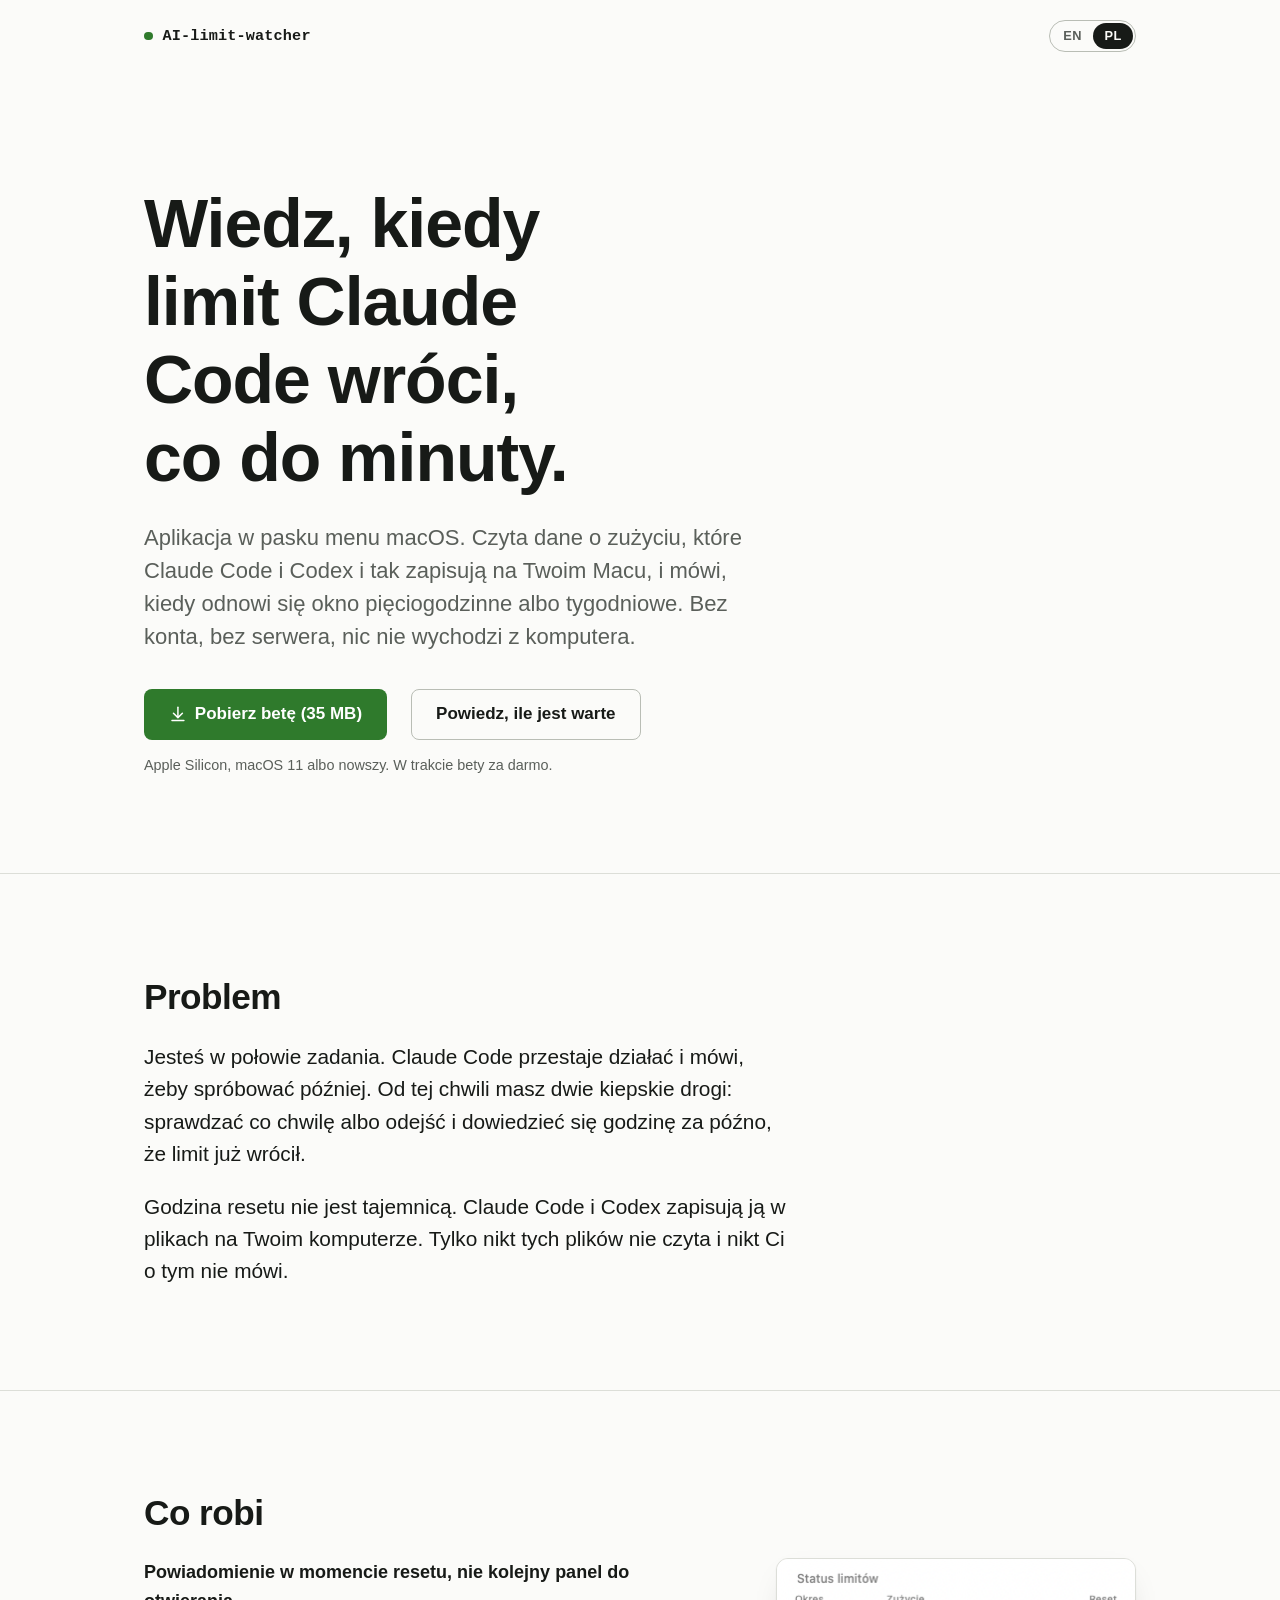
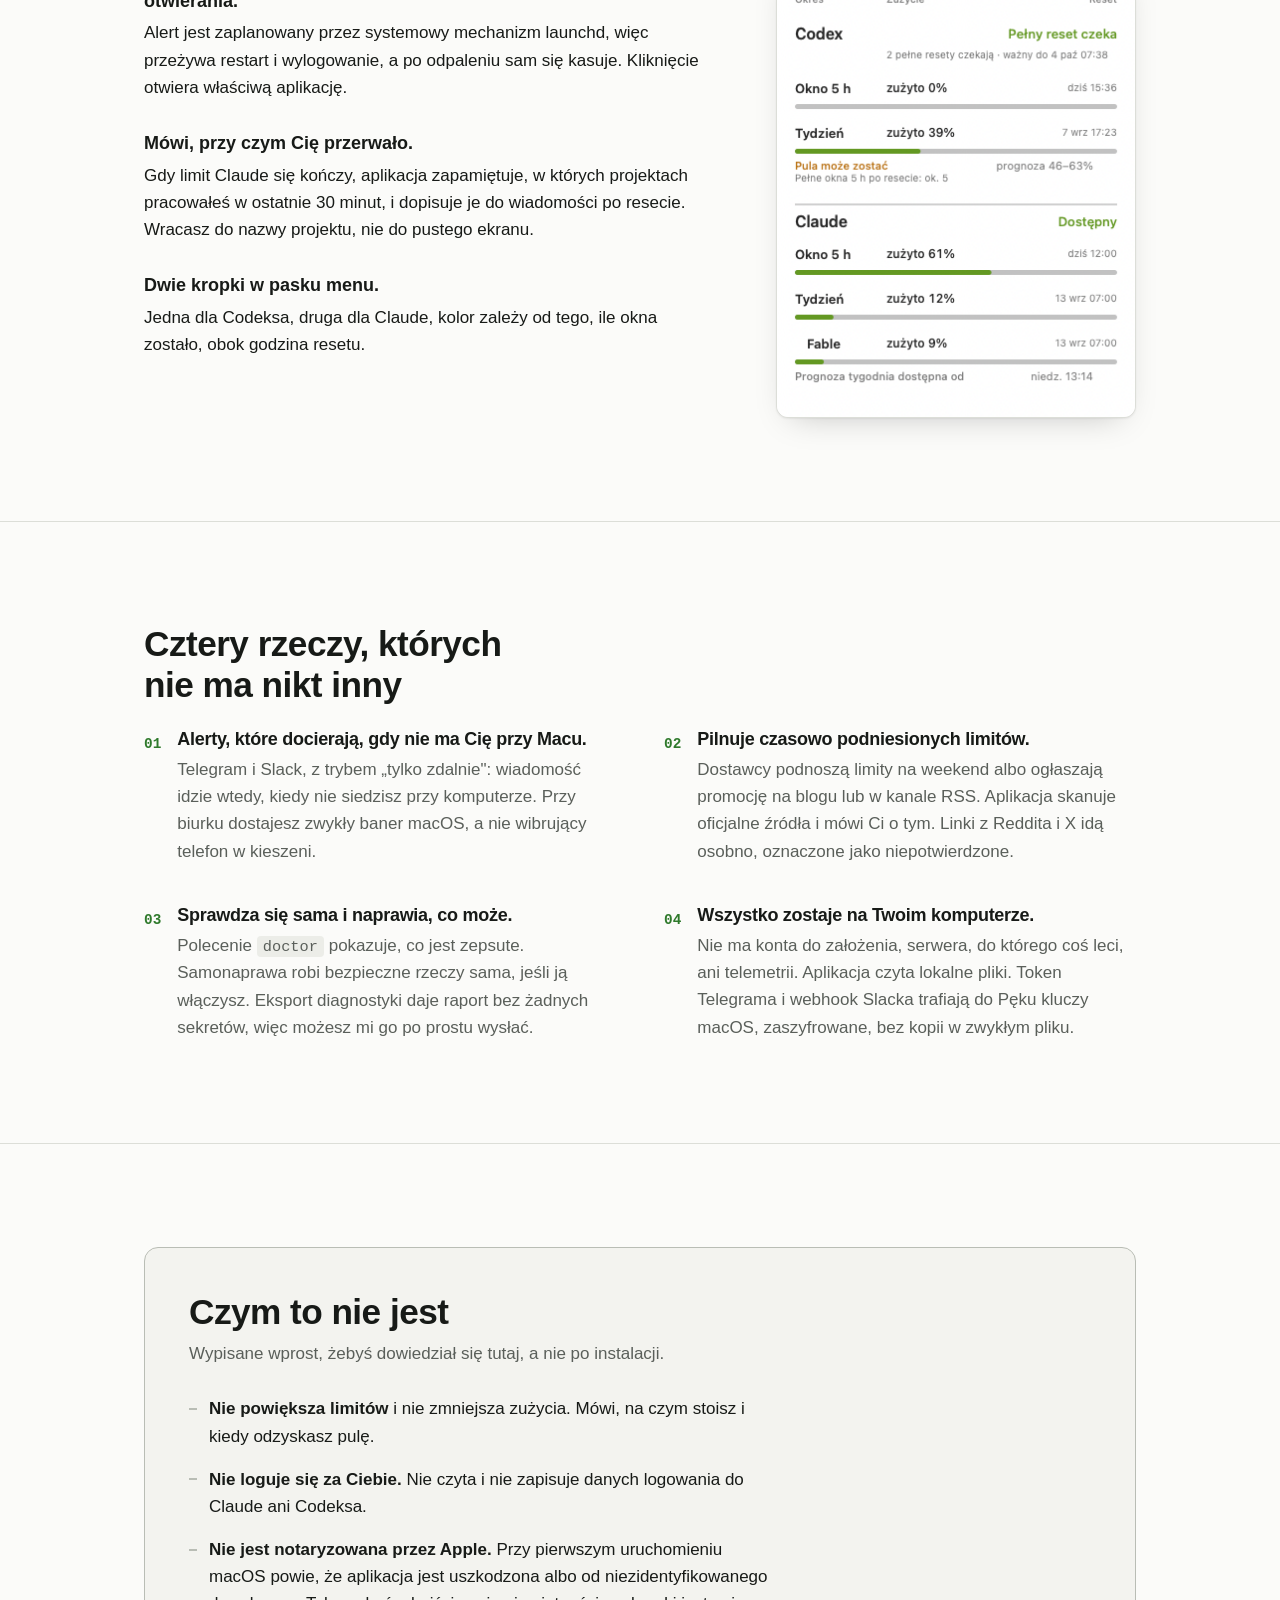
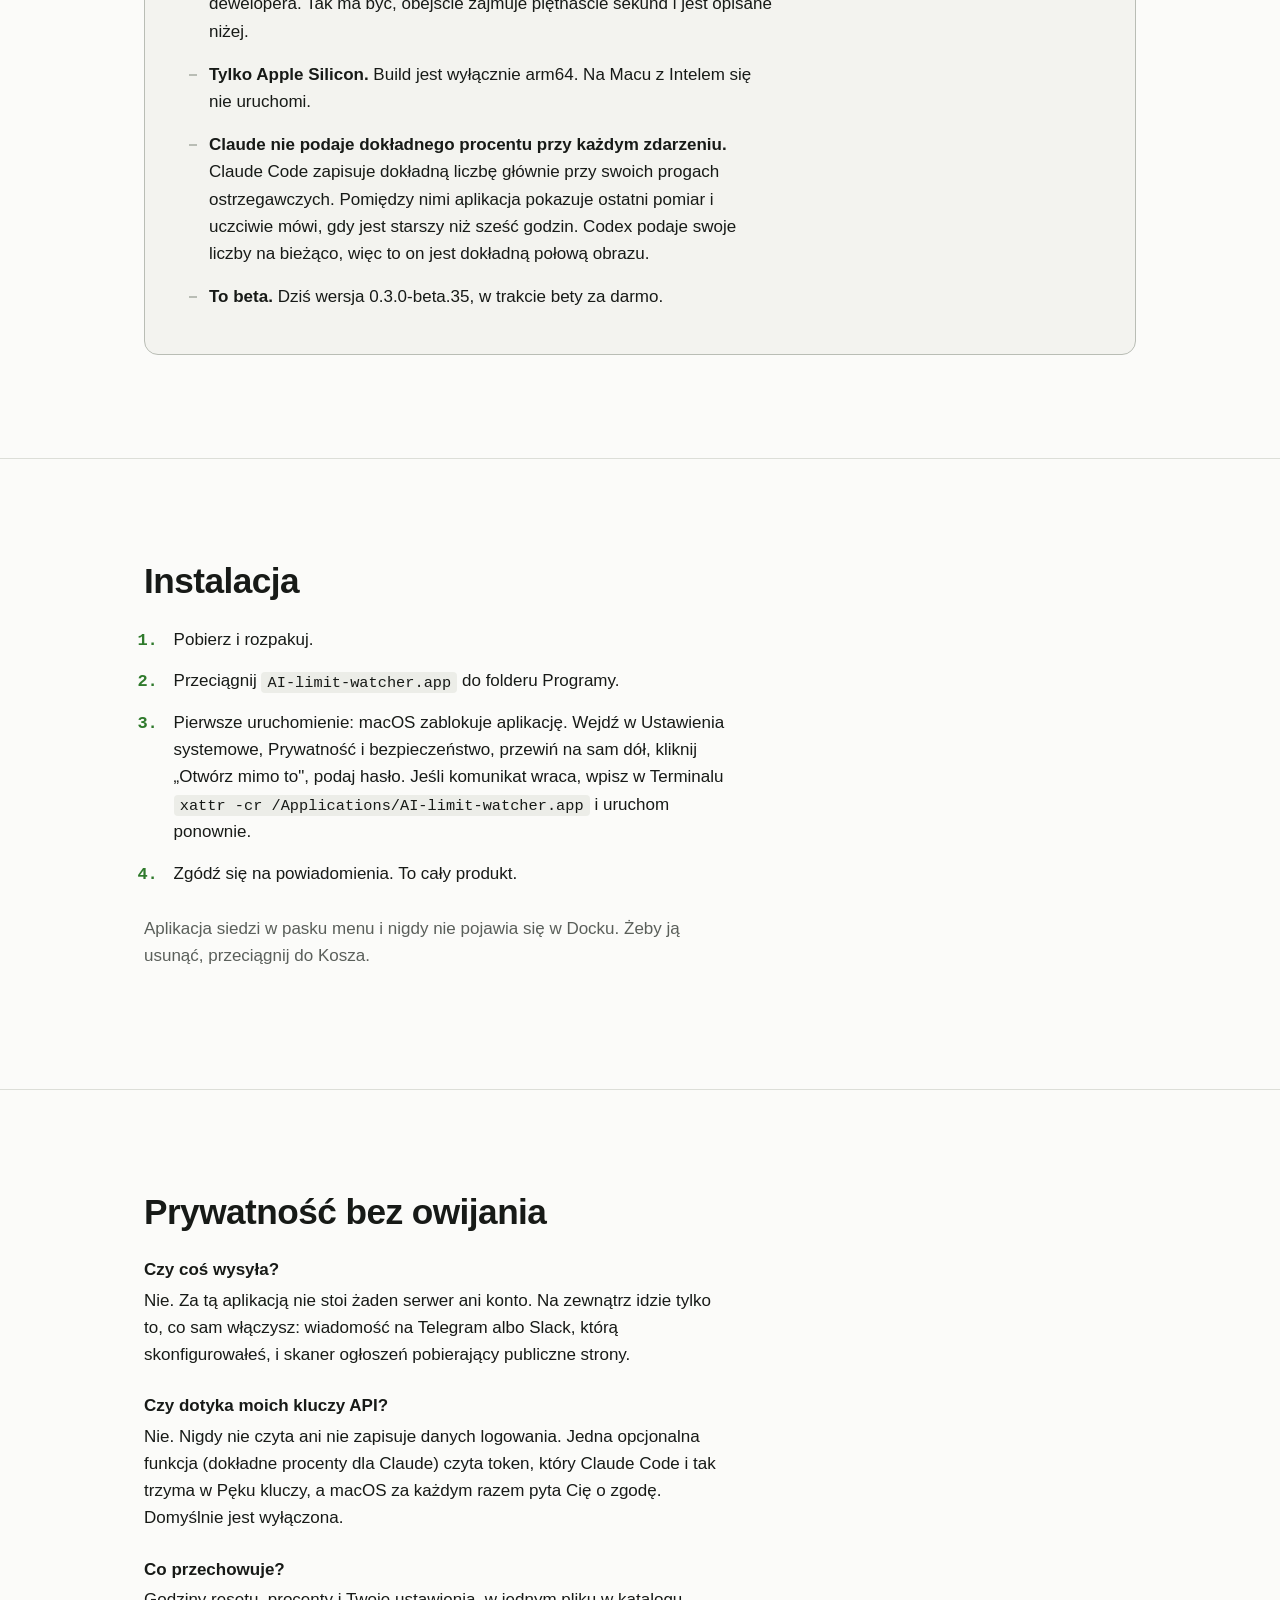
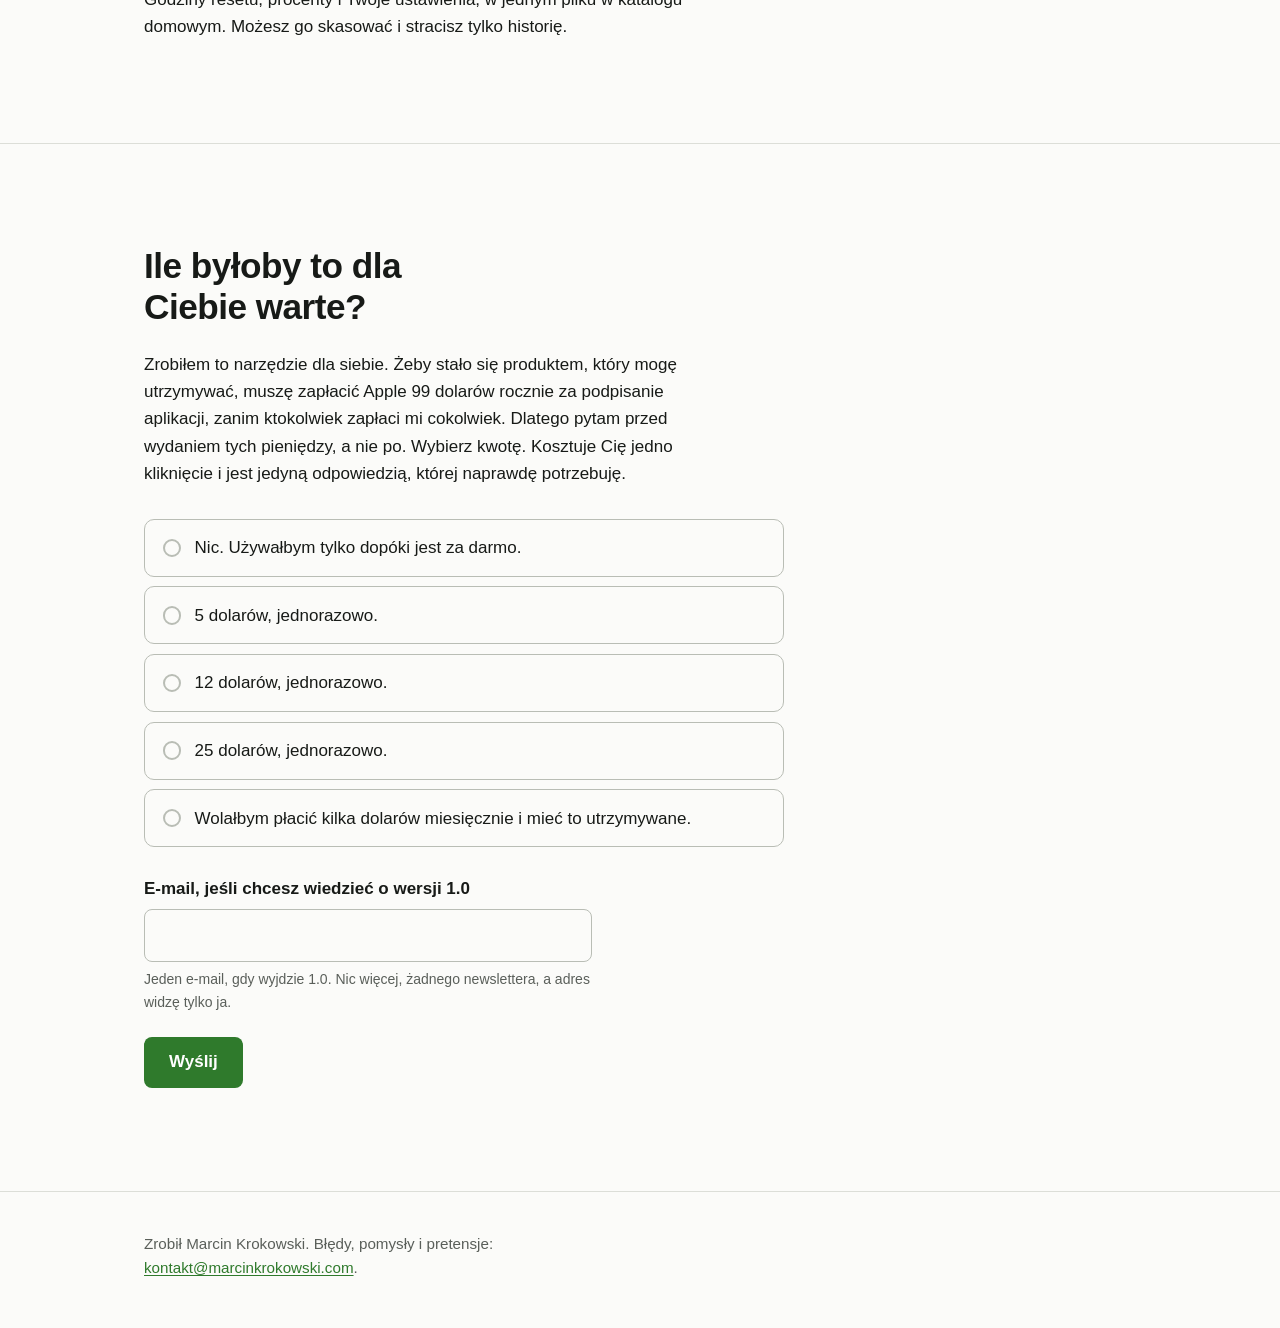
==== pl/index.html @ edb8c908 "Landing ai-limit-watch: EN + PL, jasny motyw, zrzut panelu Co-Authored-By: Claude Sonnet 5 <noreply@" ====
<!DOCTYPE html>
<html lang="pl">
<head>
  <meta charset="utf-8">
  <meta name="viewport" content="width=device-width, initial-scale=1">
  <title>AI-limit-watcher na macOS</title>
  <meta name="description" content="Aplikacja w pasku menu macOS. Czyta dane o zużyciu, które Claude Code i Codex i tak zapisują na Twoim Macu, i mówi, kiedy odnowi się okno pięciogodzinne albo tygodniowe. Bez konta, bez serwera, nic nie wychodzi z komputera.">
  <meta name="color-scheme" content="light dark">
  <link rel="alternate" hreflang="en" href="../index.html">
  <link rel="alternate" hreflang="pl" href="index.html">
  <link rel="stylesheet" href="../style.css">
</head>
<body>

  <header class="site-header">
    <div class="wrap">
      <a class="wordmark" href="index.html">AI-limit-watcher</a>
      <nav class="lang-switch" aria-label="Język">
        <a href="../index.html" lang="en" hreflang="en">EN</a>
        <a href="index.html" lang="pl" aria-current="page">PL</a>
      </nav>
    </div>
  </header>

  <main>

    <section class="hero">
      <div class="wrap">
        <h1>Wiedz, kiedy limit Claude Code wróci, co do minuty.</h1>
        <p class="lead">Aplikacja w pasku menu macOS. Czyta dane o zużyciu, które Claude Code i Codex i tak zapisują na Twoim Macu, i mówi, kiedy odnowi się okno pięciogodzinne albo tygodniowe. Bez konta, bez serwera, nic nie wychodzi z komputera.</p>
        <div class="cta-row">
          <!-- TODO: podmienić na adres pliku ZIP w GitHub Releases -->
          <a class="button button-primary" href="DOWNLOAD_URL">
            <svg aria-hidden="true" viewBox="0 0 24 24" fill="none" stroke="currentColor" stroke-width="2" stroke-linecap="round" stroke-linejoin="round"><path d="M12 3v13"/><path d="m6 11 6 6 6-6"/><path d="M4 21h16"/></svg>
            Pobierz betę (35 MB)
          </a>
          <a class="button button-secondary" href="#price">Powiedz, ile jest warte</a>
        </div>
        <p class="cta-note">Apple Silicon, macOS 11 albo nowszy. W trakcie bety za darmo.</p>
      </div>
    </section>

    <section class="section problem" aria-labelledby="problem-h">
      <div class="wrap">
        <h2 id="problem-h">Problem</h2>
        <p>Jesteś w połowie zadania. Claude Code przestaje działać i mówi, żeby spróbować później. Od tej chwili masz dwie kiepskie drogi: sprawdzać co chwilę albo odejść i dowiedzieć się godzinę za późno, że limit już wrócił.</p>
        <p>Godzina resetu nie jest tajemnicą. Claude Code i Codex zapisują ją w plikach na Twoim komputerze. Tylko nikt tych plików nie czyta i nikt Ci o tym nie mówi.</p>
      </div>
    </section>

    <section class="section does" aria-labelledby="does-h">
      <div class="wrap">
        <h2 id="does-h">Co robi</h2>
        <div class="does-grid">
          <div class="feature-list">
            <p><strong>Powiadomienie w momencie resetu, nie kolejny panel do otwierania.</strong> Alert jest zaplanowany przez systemowy mechanizm launchd, więc przeżywa restart i wylogowanie, a po odpaleniu sam się kasuje. Kliknięcie otwiera właściwą aplikację.</p>
            <p><strong>Mówi, przy czym Cię przerwało.</strong> Gdy limit Claude się kończy, aplikacja zapamiętuje, w których projektach pracowałeś w ostatnie 30 minut, i dopisuje je do wiadomości po resecie. Wracasz do nazwy projektu, nie do pustego ekranu.</p>
            <p><strong>Dwie kropki w pasku menu.</strong> Jedna dla Codeksa, druga dla Claude, kolor zależy od tego, ile okna zostało, obok godzina resetu.</p>
          </div>
          <figure class="shot">
            <img src="../zrzuty/panel-jasny.png" width="360" height="461" alt="Panel aplikacji w jasnym motywie: status limitów Codeksa i Claude, dla każdego okno 5 h i tydzień z procentem zużycia, zielonym paskiem i godziną resetu." loading="lazy" decoding="async">
          </figure>
        </div>
      </div>
    </section>

    <section class="section four" aria-labelledby="four-h">
      <div class="wrap">
        <h2 id="four-h">Cztery rzeczy, których nie ma nikt inny</h2>
        <div class="four-grid">
          <article>
            <h3>Alerty, które docierają, gdy nie ma Cię przy Macu.</h3>
            <p>Telegram i Slack, z trybem „tylko zdalnie": wiadomość idzie wtedy, kiedy nie siedzisz przy komputerze. Przy biurku dostajesz zwykły baner macOS, a nie wibrujący telefon w kieszeni.</p>
          </article>
          <article>
            <h3>Pilnuje czasowo podniesionych limitów.</h3>
            <p>Dostawcy podnoszą limity na weekend albo ogłaszają promocję na blogu lub w kanale RSS. Aplikacja skanuje oficjalne źródła i mówi Ci o tym. Linki z Reddita i X idą osobno, oznaczone jako niepotwierdzone.</p>
          </article>
          <article>
            <h3>Sprawdza się sama i naprawia, co może.</h3>
            <p>Polecenie <code>doctor</code> pokazuje, co jest zepsute. Samonaprawa robi bezpieczne rzeczy sama, jeśli ją włączysz. Eksport diagnostyki daje raport bez żadnych sekretów, więc możesz mi go po prostu wysłać.</p>
          </article>
          <article>
            <h3>Wszystko zostaje na Twoim komputerze.</h3>
            <p>Nie ma konta do założenia, serwera, do którego coś leci, ani telemetrii. Aplikacja czyta lokalne pliki. Token Telegrama i webhook Slacka trafiają do Pęku kluczy macOS, zaszyfrowane, bez kopii w zwykłym pliku.</p>
          </article>
        </div>
      </div>
    </section>

    <section class="section" aria-labelledby="not-h">
      <div class="wrap">
        <div class="not-box">
          <h2 id="not-h">Czym to nie jest</h2>
          <p class="intro">Wypisane wprost, żebyś dowiedział się tutaj, a nie po instalacji.</p>
          <ul class="not-list">
            <li><strong>Nie powiększa limitów</strong> i nie zmniejsza zużycia. Mówi, na czym stoisz i kiedy odzyskasz pulę.</li>
            <li><strong>Nie loguje się za Ciebie.</strong> Nie czyta i nie zapisuje danych logowania do Claude ani Codeksa.</li>
            <li><strong>Nie jest notaryzowana przez Apple.</strong> Przy pierwszym uruchomieniu macOS powie, że aplikacja jest uszkodzona albo od niezidentyfikowanego dewelopera. Tak ma być, obejście zajmuje piętnaście sekund i jest opisane niżej.</li>
            <li><strong>Tylko Apple Silicon.</strong> Build jest wyłącznie arm64. Na Macu z Intelem się nie uruchomi.</li>
            <li><strong>Claude nie podaje dokładnego procentu przy każdym zdarzeniu.</strong> Claude Code zapisuje dokładną liczbę głównie przy swoich progach ostrzegawczych. Pomiędzy nimi aplikacja pokazuje ostatni pomiar i uczciwie mówi, gdy jest starszy niż sześć godzin. Codex podaje swoje liczby na bieżąco, więc to on jest dokładną połową obrazu.</li>
            <li><strong>To beta.</strong> Dziś wersja 0.3.0-beta.35, w trakcie bety za darmo.</li>
          </ul>
        </div>
      </div>
    </section>

    <section class="section install" id="install" aria-labelledby="install-h">
      <div class="wrap">
        <h2 id="install-h">Instalacja</h2>
        <ol class="install-steps">
          <li>Pobierz i rozpakuj.</li>
          <li>Przeciągnij <code>AI-limit-watcher.app</code> do folderu Programy.</li>
          <li>Pierwsze uruchomienie: macOS zablokuje aplikację. Wejdź w Ustawienia systemowe, Prywatność i bezpieczeństwo, przewiń na sam dół, kliknij „Otwórz mimo to", podaj hasło. Jeśli komunikat wraca, wpisz w Terminalu <code>xattr -cr /Applications/AI-limit-watcher.app</code> i uruchom ponownie.</li>
          <li>Zgódź się na powiadomienia. To cały produkt.</li>
        </ol>
        <p class="install-after">Aplikacja siedzi w pasku menu i nigdy nie pojawia się w Docku. Żeby ją usunąć, przeciągnij do Kosza.</p>
      </div>
    </section>

    <section class="section privacy" aria-labelledby="privacy-h">
      <div class="wrap">
        <h2 id="privacy-h">Prywatność bez owijania</h2>
        <div class="qa">
          <p><strong>Czy coś wysyła?</strong> Nie. Za tą aplikacją nie stoi żaden serwer ani konto. Na zewnątrz idzie tylko to, co sam włączysz: wiadomość na Telegram albo Slack, którą skonfigurowałeś, i skaner ogłoszeń pobierający publiczne strony.</p>
          <p><strong>Czy dotyka moich kluczy API?</strong> Nie. Nigdy nie czyta ani nie zapisuje danych logowania. Jedna opcjonalna funkcja (dokładne procenty dla Claude) czyta token, który Claude Code i tak trzyma w Pęku kluczy, a macOS za każdym razem pyta Cię o zgodę. Domyślnie jest wyłączona.</p>
          <p><strong>Co przechowuje?</strong> Godziny resetu, procenty i Twoje ustawienia, w jednym pliku w katalogu domowym. Możesz go skasować i stracisz tylko historię.</p>
        </div>
      </div>
    </section>

    <section class="section price" id="price" aria-labelledby="price-h">
      <div class="wrap">
        <h2 id="price-h">Ile byłoby to dla Ciebie warte?</h2>
        <p class="section-intro">Zrobiłem to narzędzie dla siebie. Żeby stało się produktem, który mogę utrzymywać, muszę zapłacić Apple 99 dolarów rocznie za podpisanie aplikacji, zanim ktokolwiek zapłaci mi cokolwiek. Dlatego pytam przed wydaniem tych pieniędzy, a nie po. Wybierz kwotę. Kosztuje Cię jedno kliknięcie i jest jedyną odpowiedzią, której naprawdę potrzebuję.</p>

        <!-- TODO: endpoint usługi zbierającej odpowiedzi -->
        <form class="price-form" action="FORM_ENDPOINT" method="POST" data-confirmation="Dziękuję. Ta kwota idzie prosto do decyzji.">
          <input type="hidden" name="lang" value="pl">

          <fieldset>
            <legend class="visually-hidden">Wybierz kwotę</legend>
            <div class="tiles">
              <label class="tile">
                <input type="radio" name="price" value="none" required>
                <span class="mark" aria-hidden="true"></span>
                <span>Nic. Używałbym tylko dopóki jest za darmo.</span>
              </label>
              <label class="tile">
                <input type="radio" name="price" value="5usd">
                <span class="mark" aria-hidden="true"></span>
                <span>5 dolarów, jednorazowo.</span>
              </label>
              <label class="tile">
                <input type="radio" name="price" value="12usd">
                <span class="mark" aria-hidden="true"></span>
                <span>12 dolarów, jednorazowo.</span>
              </label>
              <label class="tile">
                <input type="radio" name="price" value="25usd">
                <span class="mark" aria-hidden="true"></span>
                <span>25 dolarów, jednorazowo.</span>
              </label>
              <label class="tile">
                <input type="radio" name="price" value="monthly">
                <span class="mark" aria-hidden="true"></span>
                <span>Wolałbym płacić kilka dolarów miesięcznie i mieć to utrzymywane.</span>
              </label>
            </div>
          </fieldset>

          <div class="field">
            <label for="email">E-mail, jeśli chcesz wiedzieć o wersji 1.0</label>
            <input type="email" id="email" name="email" autocomplete="email" spellcheck="false" aria-describedby="email-hint">
            <p class="hint" id="email-hint">Jeden e-mail, gdy wyjdzie 1.0. Nic więcej, żadnego newslettera, a adres widzę tylko ja.</p>
          </div>

          <button type="submit" class="button button-primary">Wyślij</button>
        </form>
      </div>
    </section>

  </main>

  <footer class="site-footer">
    <div class="wrap">
      <!-- TODO: podmienić kontakt@marcinkrokowski.com na ustalony adres e-mail -->
      <p>Zrobił Marcin Krokowski. Błędy, pomysły i pretensje: <a href="mailto:kontakt@marcinkrokowski.com">kontakt@marcinkrokowski.com</a>.</p>
    </div>
  </footer>

  <script>
    (function () {
      var form = document.querySelector('.price-form');
      if (!form) { return; }
      form.addEventListener('submit', function (event) {
        // Dopóki placeholder nie zostanie podmieniony na prawdziwy endpoint, nic nie może nigdzie wyjść.
        if (form.getAttribute('action') !== 'FORM_ENDPOINT') { return; }
        event.preventDefault();
        var done = document.createElement('p');
        done.className = 'form-done';
        done.setAttribute('role', 'status');
        done.textContent = form.getAttribute('data-confirmation');
        form.replaceWith(done);
        done.setAttribute('tabindex', '-1');
        done.focus();
      });
    })();
  </script>

</body>
</html>
---- style.css ----
/* AI-limit-watcher landing page. One sheet for EN and PL. */

:root {
  color-scheme: light dark;

  --bg: #fbfbf9;
  --bg-elevated: #f3f3ef;
  --text: #171a17;
  --text-muted: #5a5f5a;
  --line: #dcded8;
  --line-strong: #b9bdb5;
  --accent: #2f7a2c;
  --accent-ink: #ffffff;
  --accent-soft: #e6f1e3;
  --code-bg: #ecede8;
  --bar-track: #d9dbd5;
  --focus: #1f5f1d;

  --font-sans: -apple-system, BlinkMacSystemFont, "Segoe UI", Roboto, Helvetica, Arial, sans-serif;
  --font-mono: ui-monospace, "SF Mono", Menlo, Monaco, Consolas, "Liberation Mono", monospace;

  --measure: 62ch;
  --page: 68rem;
  --gutter: clamp(1.25rem, 5vw, 3rem);
}

@media (prefers-color-scheme: dark) {
  :root {
    --bg: #121412;
    --bg-elevated: #1a1d1a;
    --text: #ebece8;
    --text-muted: #a6aaa3;
    --line: #2b2f2b;
    --line-strong: #454a44;
    --accent: #8fd47f;
    --accent-ink: #0e1a0d;
    --accent-soft: #1c2a1a;
    --code-bg: #20241f;
    --bar-track: #2f332e;
    --focus: #b6e8a8;
  }
}

/* Base */

*,
*::before,
*::after {
  box-sizing: border-box;
}

html {
  -webkit-text-size-adjust: 100%;
  scroll-behavior: smooth;
}

@media (prefers-reduced-motion: reduce) {
  html {
    scroll-behavior: auto;
  }
}

body {
  margin: 0;
  background: var(--bg);
  color: var(--text);
  font-family: var(--font-sans);
  font-size: 1.0625rem;
  line-height: 1.6;
  -webkit-font-smoothing: antialiased;
  overflow-x: hidden;
}

img {
  max-width: 100%;
  height: auto;
  display: block;
}

a {
  color: var(--accent);
  text-decoration-thickness: 1px;
  text-underline-offset: 0.15em;
}

a:hover {
  text-decoration-thickness: 2px;
}

:focus-visible {
  outline: 3px solid var(--focus);
  outline-offset: 3px;
  border-radius: 2px;
}

code {
  font-family: var(--font-mono);
  font-size: 0.9em;
  background: var(--code-bg);
  padding: 0.1em 0.4em;
  border-radius: 4px;
  overflow-wrap: anywhere;
}

p {
  margin: 0 0 1em;
  max-width: var(--measure);
}

h1,
h2,
h3 {
  margin: 0;
  line-height: 1.15;
  letter-spacing: -0.015em;
  text-wrap: balance;
}

h2 {
  font-size: clamp(1.6rem, 1.2rem + 1.6vw, 2.2rem);
  margin-bottom: 1.5rem;
  max-width: 24ch;
}

h3 {
  font-size: 1.125rem;
  font-weight: 650;
}

.visually-hidden {
  position: absolute;
  width: 1px;
  height: 1px;
  margin: -1px;
  padding: 0;
  overflow: hidden;
  clip: rect(0 0 0 0);
  white-space: nowrap;
  border: 0;
}

/* Layout */

.wrap {
  width: 100%;
  max-width: var(--page);
  margin-inline: auto;
  padding-inline: var(--gutter);
}

.section {
  padding-block: clamp(3.5rem, 8vw, 6.5rem);
  border-top: 1px solid var(--line);
}

/* Header */

.site-header {
  padding-block: 1.25rem;
}

.site-header .wrap {
  display: flex;
  align-items: center;
  justify-content: space-between;
  gap: 1rem;
}

.wordmark {
  font-family: var(--font-mono);
  font-size: 0.95rem;
  font-weight: 600;
  color: var(--text);
  text-decoration: none;
  letter-spacing: 0.01em;
  display: inline-flex;
  align-items: center;
  gap: 0.6rem;
}

.wordmark::before {
  content: "";
  width: 0.55rem;
  height: 0.55rem;
  border-radius: 50%;
  background: var(--accent);
  flex: none;
}

.lang-switch {
  display: inline-flex;
  border: 1px solid var(--line-strong);
  border-radius: 999px;
  padding: 2px;
  font-size: 0.8rem;
  font-weight: 600;
  letter-spacing: 0.04em;
}

.lang-switch a {
  color: var(--text-muted);
  text-decoration: none;
  padding: 0.25rem 0.7rem;
  border-radius: 999px;
  line-height: 1.4;
}

.lang-switch a[aria-current="page"] {
  background: var(--text);
  color: var(--bg);
}

.lang-switch a:not([aria-current]):hover {
  color: var(--text);
}

/* Hero */

.hero {
  padding-block: clamp(3rem, 9vw, 7rem) clamp(3.5rem, 8vw, 6rem);
}

.hero h1 {
  font-size: clamp(2.25rem, 1.4rem + 4.2vw, 4.25rem);
  font-weight: 750;
  max-width: 16ch;
  margin-bottom: 1.5rem;
}

.hero .lead {
  font-size: clamp(1.125rem, 1rem + 0.6vw, 1.375rem);
  line-height: 1.5;
  color: var(--text-muted);
  max-width: 52ch;
  margin-bottom: 2.25rem;
}

.cta-row {
  display: flex;
  flex-wrap: wrap;
  align-items: center;
  gap: 0.75rem 1.5rem;
}

.cta-note {
  margin: 0.9rem 0 0;
  font-size: 0.9rem;
  color: var(--text-muted);
}

.button {
  display: inline-flex;
  align-items: center;
  justify-content: center;
  gap: 0.5rem;
  font: inherit;
  font-weight: 650;
  line-height: 1.2;
  padding: 0.9rem 1.5rem;
  border-radius: 8px;
  border: 1px solid transparent;
  text-decoration: none;
  cursor: pointer;
  transition: transform 80ms ease, background-color 120ms ease;
}

.button:active {
  transform: translateY(1px);
}

.button-primary {
  background: var(--accent);
  color: var(--accent-ink);
}

.button-primary:hover {
  filter: brightness(1.08);
}

.button-secondary {
  background: transparent;
  color: var(--text);
  border-color: var(--line-strong);
}

.button-secondary:hover {
  border-color: var(--text);
}

.button svg {
  width: 1.05em;
  height: 1.05em;
  flex: none;
}

/* Problem */

.problem p {
  font-size: clamp(1.125rem, 1rem + 0.5vw, 1.3rem);
  line-height: 1.55;
  max-width: 56ch;
}

.problem p:last-child {
  margin-bottom: 0;
}

/* What it does */

.does-grid {
  display: grid;
  grid-template-columns: minmax(0, 1fr) minmax(0, 360px);
  gap: clamp(2rem, 5vw, 4.5rem);
  align-items: start;
}

.feature-list {
  display: grid;
  gap: 1.75rem;
  max-width: var(--measure);
}

.feature-list p {
  margin: 0;
}

.feature-list strong {
  display: block;
  font-size: 1.125rem;
  font-weight: 650;
  margin-bottom: 0.25rem;
  color: var(--text);
}

.shot {
  margin: 0;
  justify-self: end;
  width: 100%;
  max-width: 360px;
}

.shot img,
.shot-placeholder {
  width: 100%;
  border: 1px solid var(--line);
  border-radius: 12px;
  box-shadow: 0 1px 2px rgba(0, 0, 0, 0.06), 0 12px 32px -16px rgba(0, 0, 0, 0.25);
  background: #ffffff;
}

.shot figcaption {
  margin-top: 0.75rem;
  font-size: 0.85rem;
  color: var(--text-muted);
}

/* Placeholder that stands in for the English screenshot.
   Drawn in CSS so it reads as an intended layout element, not a broken image. */

.shot-placeholder {
  aspect-ratio: 360 / 461;
  background: var(--bg-elevated);
  padding: 1.25rem;
  display: grid;
  grid-template-rows: auto repeat(6, 1fr);
  gap: 0.6rem;
  overflow: hidden;
}

.shot-placeholder .ph-head {
  height: 0.55rem;
  width: 38%;
  border-radius: 999px;
  background: var(--line-strong);
  margin-bottom: 0.4rem;
}

.shot-placeholder .ph-row {
  display: grid;
  grid-template-rows: auto auto;
  gap: 0.35rem;
  align-content: center;
}

.shot-placeholder .ph-label {
  height: 0.45rem;
  border-radius: 999px;
  background: var(--line-strong);
  opacity: 0.8;
}

.shot-placeholder .ph-bar {
  height: 0.35rem;
  border-radius: 999px;
  background: var(--bar-track);
  position: relative;
  overflow: hidden;
}

.shot-placeholder .ph-bar::after {
  content: "";
  position: absolute;
  inset: 0;
  width: var(--fill, 40%);
  background: var(--accent);
  border-radius: inherit;
}

/* Four things */

.four-grid {
  display: grid;
  grid-template-columns: repeat(2, minmax(0, 1fr));
  gap: 2.5rem 3rem;
  counter-reset: four;
}

.four-grid article {
  counter-increment: four;
  display: grid;
  grid-template-columns: auto minmax(0, 1fr);
  gap: 0 1rem;
}

.four-grid article::before {
  content: counter(four, decimal-leading-zero);
  font-family: var(--font-mono);
  font-size: 0.9rem;
  font-weight: 600;
  color: var(--accent);
  padding-top: 0.25rem;
  grid-row: 1 / span 2;
}

.four-grid h3 {
  margin-bottom: 0.4rem;
}

.four-grid p {
  margin: 0;
  color: var(--text-muted);
}

/* What it is not */

.not-box {
  border: 1px solid var(--line-strong);
  border-radius: 14px;
  padding: clamp(1.5rem, 4vw, 2.75rem);
  background: var(--bg-elevated);
}

.not-box h2 {
  margin-bottom: 0.5rem;
}

.not-box .intro {
  color: var(--text-muted);
  margin-bottom: 1.75rem;
}

.not-list {
  list-style: none;
  margin: 0;
  padding: 0;
  display: grid;
  gap: 1rem;
}

.not-list li {
  max-width: var(--measure);
  padding-left: 1.25rem;
  position: relative;
}

.not-list li::before {
  content: "";
  position: absolute;
  left: 0;
  top: 0.75em;
  width: 0.5rem;
  height: 2px;
  background: var(--line-strong);
}

.not-list strong {
  font-weight: 650;
}

/* Install */

.install-steps {
  margin: 0;
  padding-left: 1.5rem;
  max-width: var(--measure);
  display: grid;
  gap: 0.9rem;
}

.install-steps li::marker {
  font-family: var(--font-mono);
  font-weight: 600;
  color: var(--accent);
}

.install-steps li {
  padding-left: 0.35rem;
}

.install-after {
  margin-top: 1.75rem;
  color: var(--text-muted);
}

/* Privacy */

.qa {
  display: grid;
  gap: 1.5rem;
  max-width: var(--measure);
}

.qa p {
  margin: 0;
}

.qa strong {
  display: block;
  font-weight: 650;
  margin-bottom: 0.2rem;
}

/* Price question */

.price .section-intro {
  margin-bottom: 2rem;
}

.price-form {
  max-width: 40rem;
}

.price-form fieldset {
  border: 0;
  padding: 0;
  margin: 0 0 1.75rem;
  min-width: 0;
}

.price-form legend {
  padding: 0;
  margin-bottom: 0.75rem;
  font-weight: 650;
}

.tiles {
  display: grid;
  gap: 0.6rem;
}

.tile {
  position: relative;
  display: flex;
  align-items: center;
  gap: 0.85rem;
  padding: 0.9rem 1.1rem;
  border: 1px solid var(--line-strong);
  border-radius: 10px;
  background: var(--bg);
  cursor: pointer;
  transition: border-color 120ms ease, background-color 120ms ease;
}

.tile:hover {
  border-color: var(--text);
}

.tile input {
  position: absolute;
  opacity: 0;
  width: 1px;
  height: 1px;
  margin: 0;
  pointer-events: none;
}

.tile .mark {
  flex: none;
  width: 1.15rem;
  height: 1.15rem;
  border-radius: 50%;
  border: 2px solid var(--line-strong);
  display: grid;
  place-items: center;
  transition: border-color 120ms ease;
}

.tile .mark::after {
  content: "";
  width: 0.55rem;
  height: 0.55rem;
  border-radius: 50%;
  background: var(--accent);
  transform: scale(0);
  transition: transform 120ms ease;
}

.tile:has(input:checked) {
  border-color: var(--accent);
  background: var(--accent-soft);
}

.tile:has(input:checked) .mark {
  border-color: var(--accent);
}

.tile:has(input:checked) .mark::after {
  transform: scale(1);
}

.tile:has(input:focus-visible) {
  outline: 3px solid var(--focus);
  outline-offset: 3px;
}

.field {
  display: grid;
  gap: 0.4rem;
  margin-bottom: 1.5rem;
}

.field label {
  font-weight: 650;
}

.field input {
  font: inherit;
  color: var(--text);
  background: var(--bg);
  border: 1px solid var(--line-strong);
  border-radius: 8px;
  padding: 0.75rem 0.9rem;
  width: 100%;
  max-width: 28rem;
}

.field input:focus-visible {
  outline: 3px solid var(--focus);
  outline-offset: 2px;
  border-color: var(--accent);
}

.field .hint {
  margin: 0;
  font-size: 0.875rem;
  color: var(--text-muted);
}

.form-done {
  border-left: 3px solid var(--accent);
  padding: 0.5rem 0 0.5rem 1.25rem;
  font-size: 1.125rem;
  font-weight: 600;
  margin: 0;
}

/* Footer */

.site-footer {
  border-top: 1px solid var(--line);
  padding-block: 2.5rem 3rem;
  color: var(--text-muted);
  font-size: 0.95rem;
}

.site-footer p {
  margin: 0;
}

/* Responsive */

@media (max-width: 720px) {
  .does-grid {
    grid-template-columns: minmax(0, 1fr);
  }

  .shot {
    justify-self: start;
    max-width: 320px;
  }

  .four-grid {
    grid-template-columns: minmax(0, 1fr);
    gap: 2rem;
  }
}

@media (max-width: 480px) {
  body {
    font-size: 1rem;
  }

  .cta-row {
    flex-direction: column;
    align-items: stretch;
  }

  .cta-row .button {
    width: 100%;
  }

  .site-header .wrap {
    flex-wrap: wrap;
  }
}
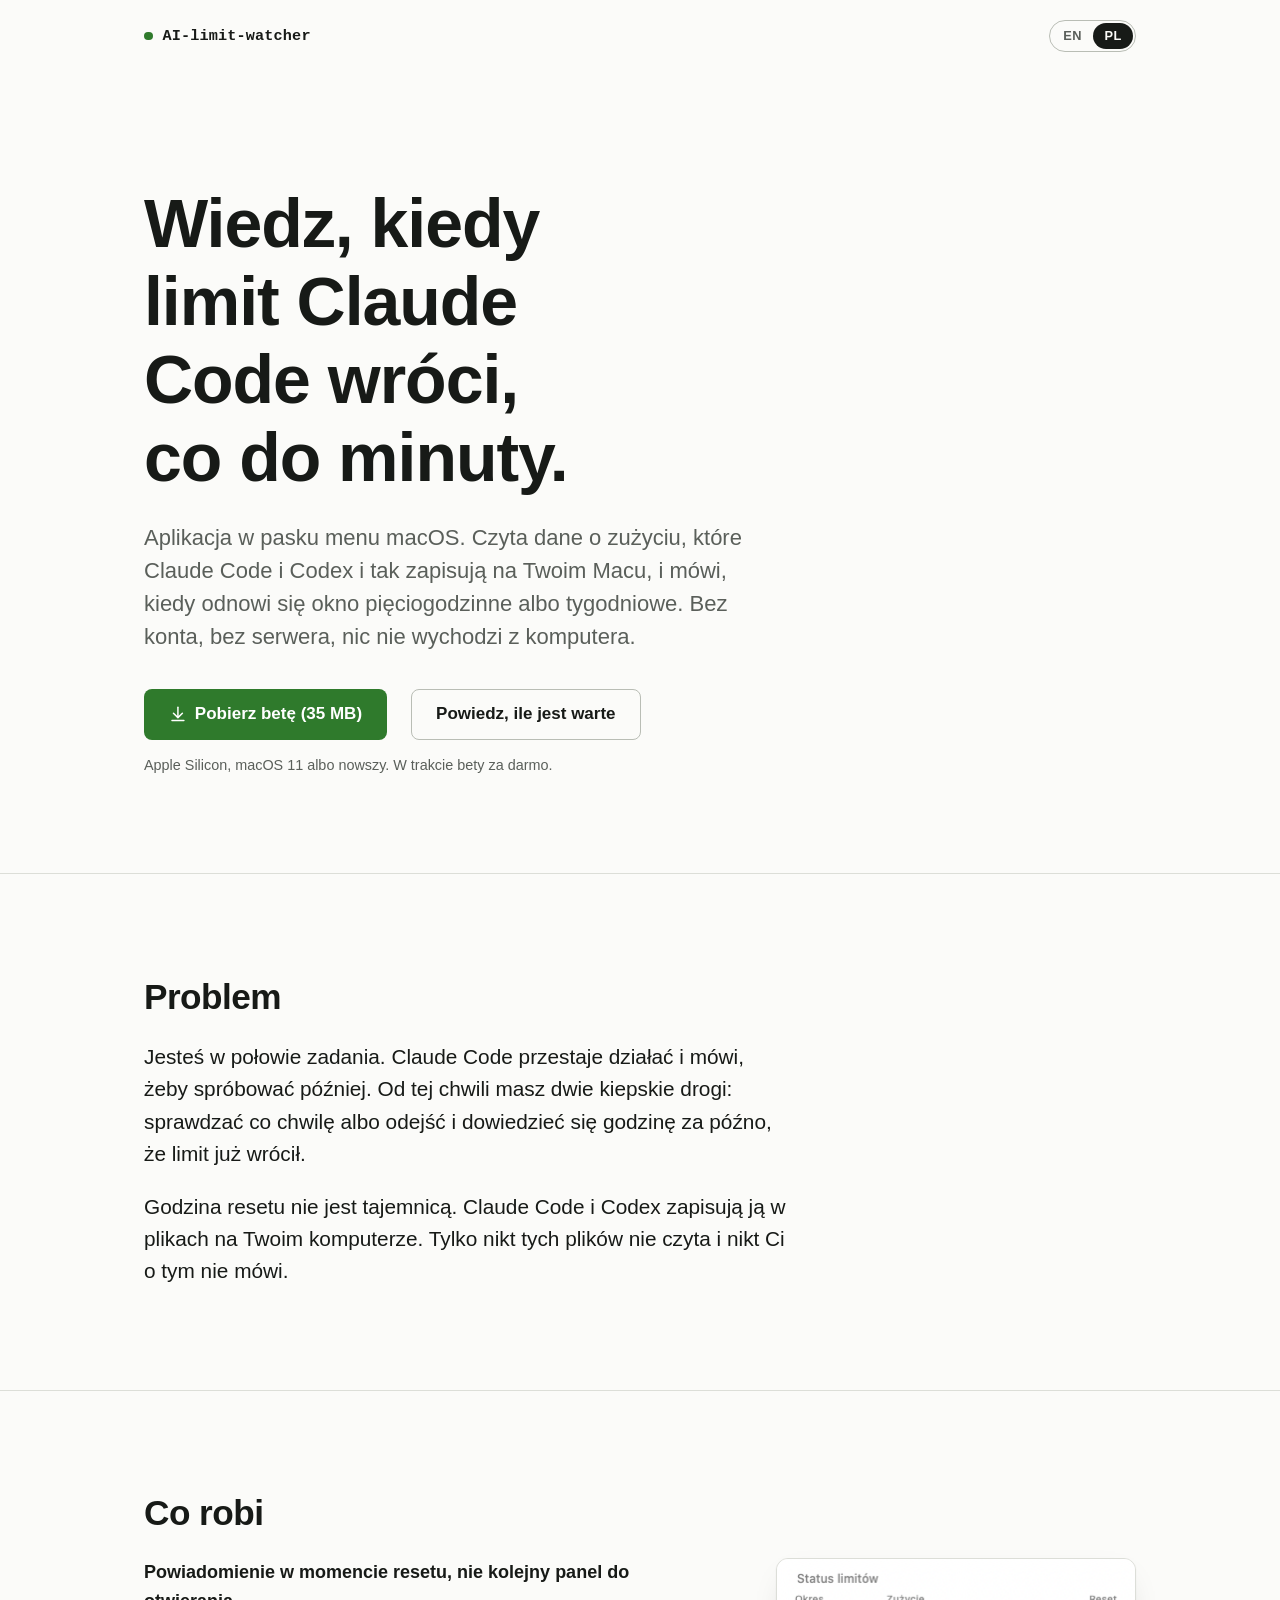
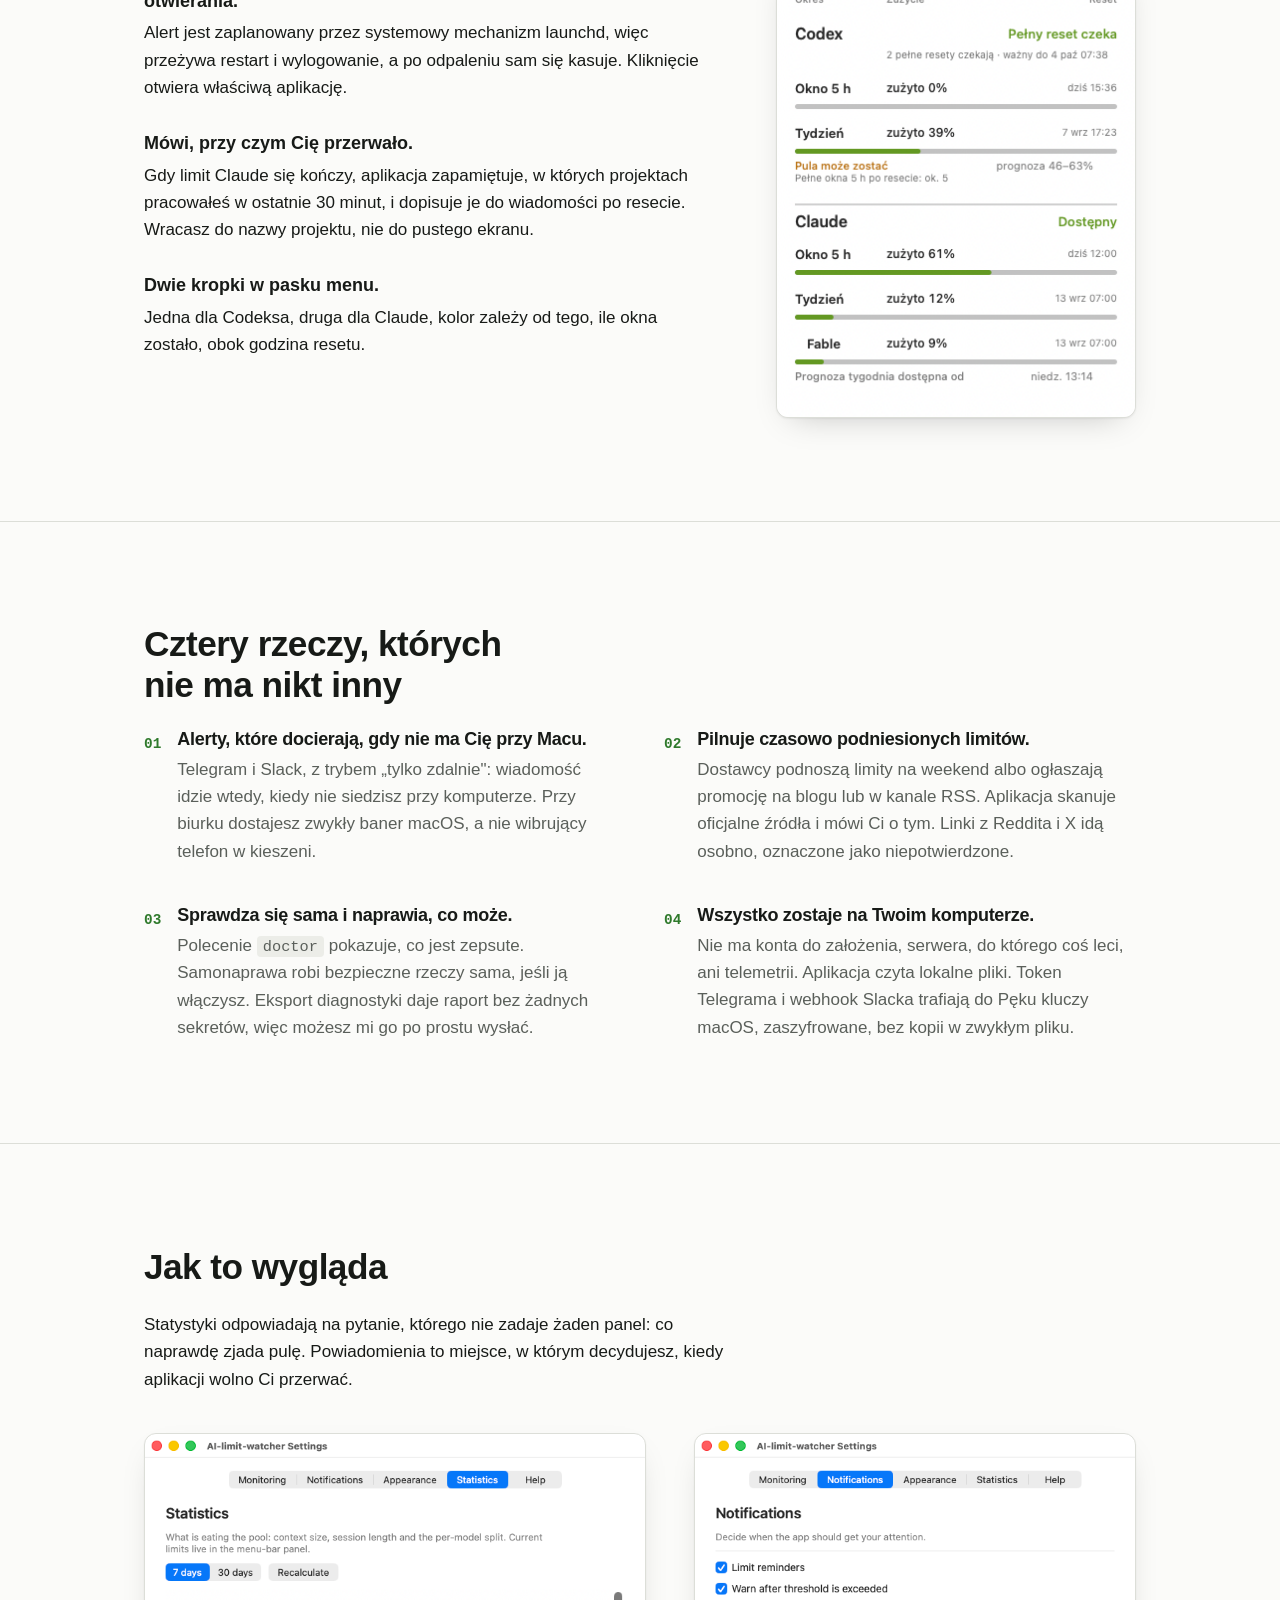
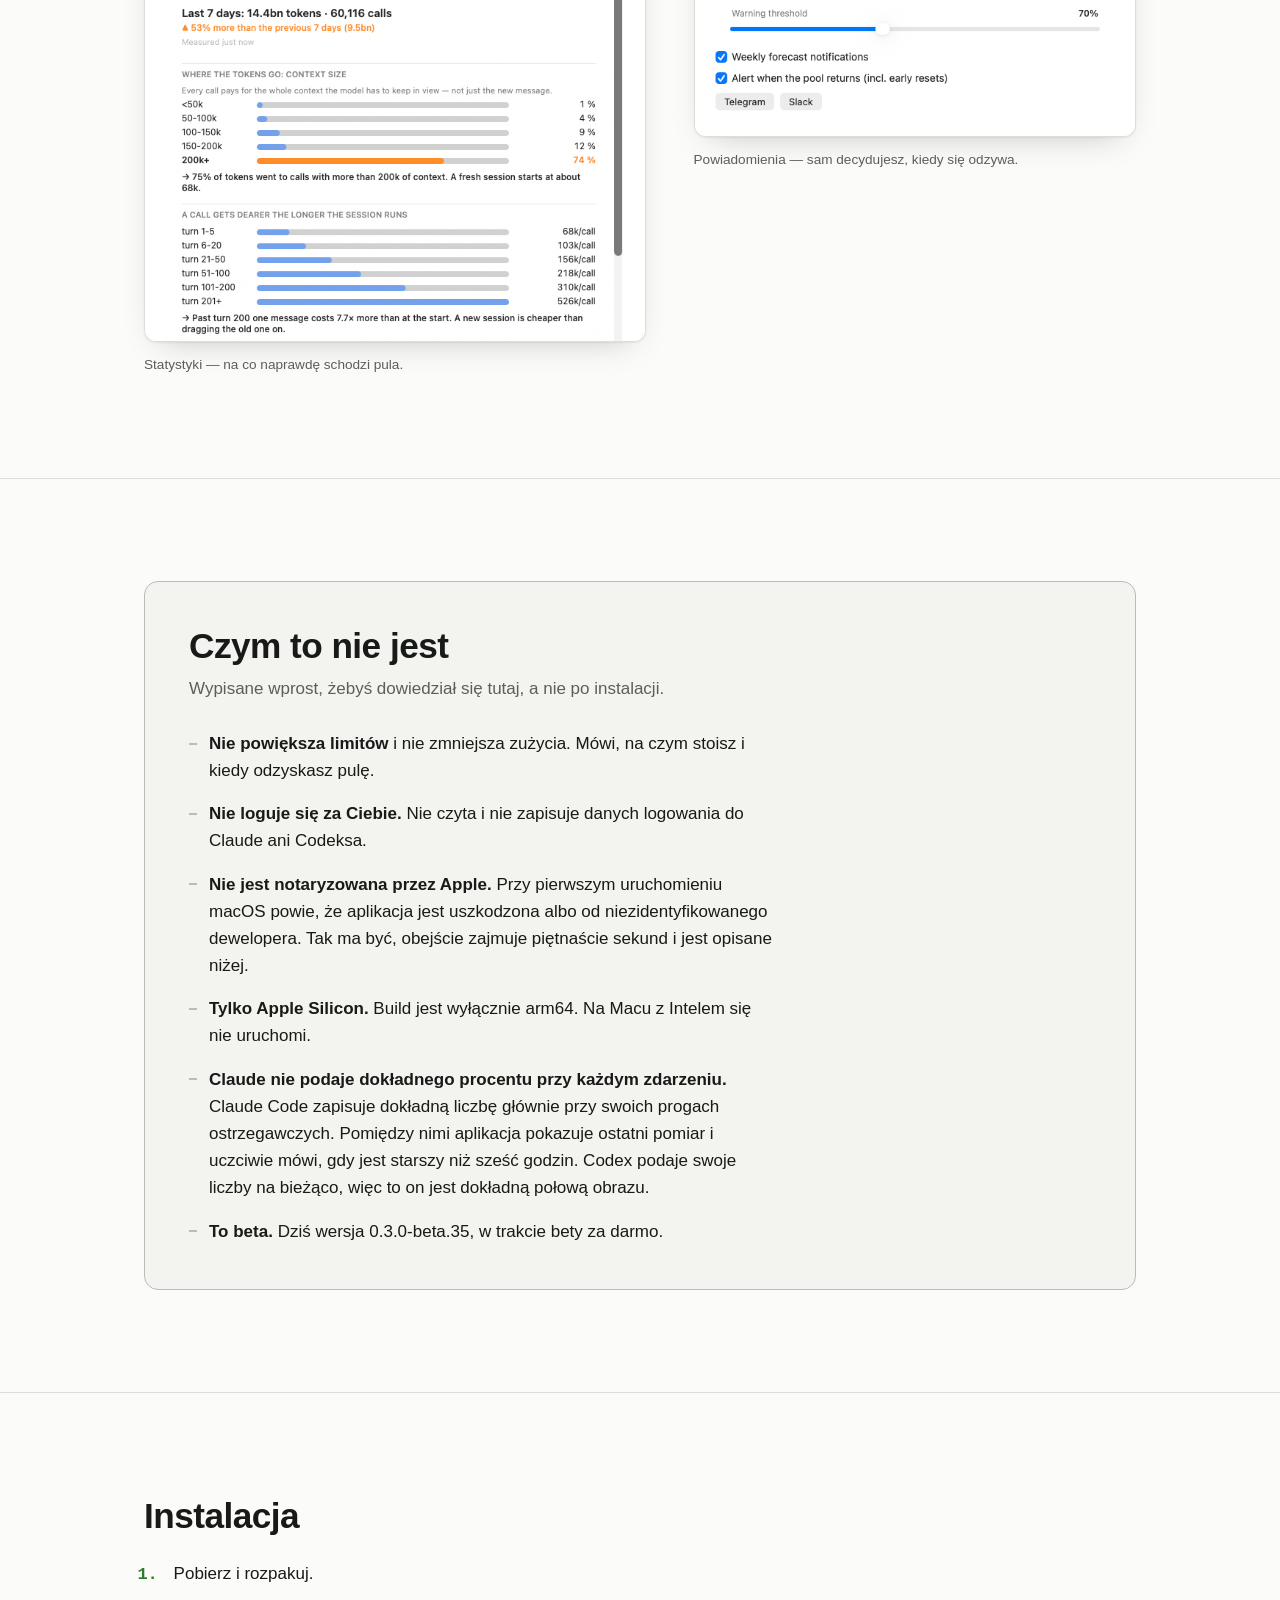
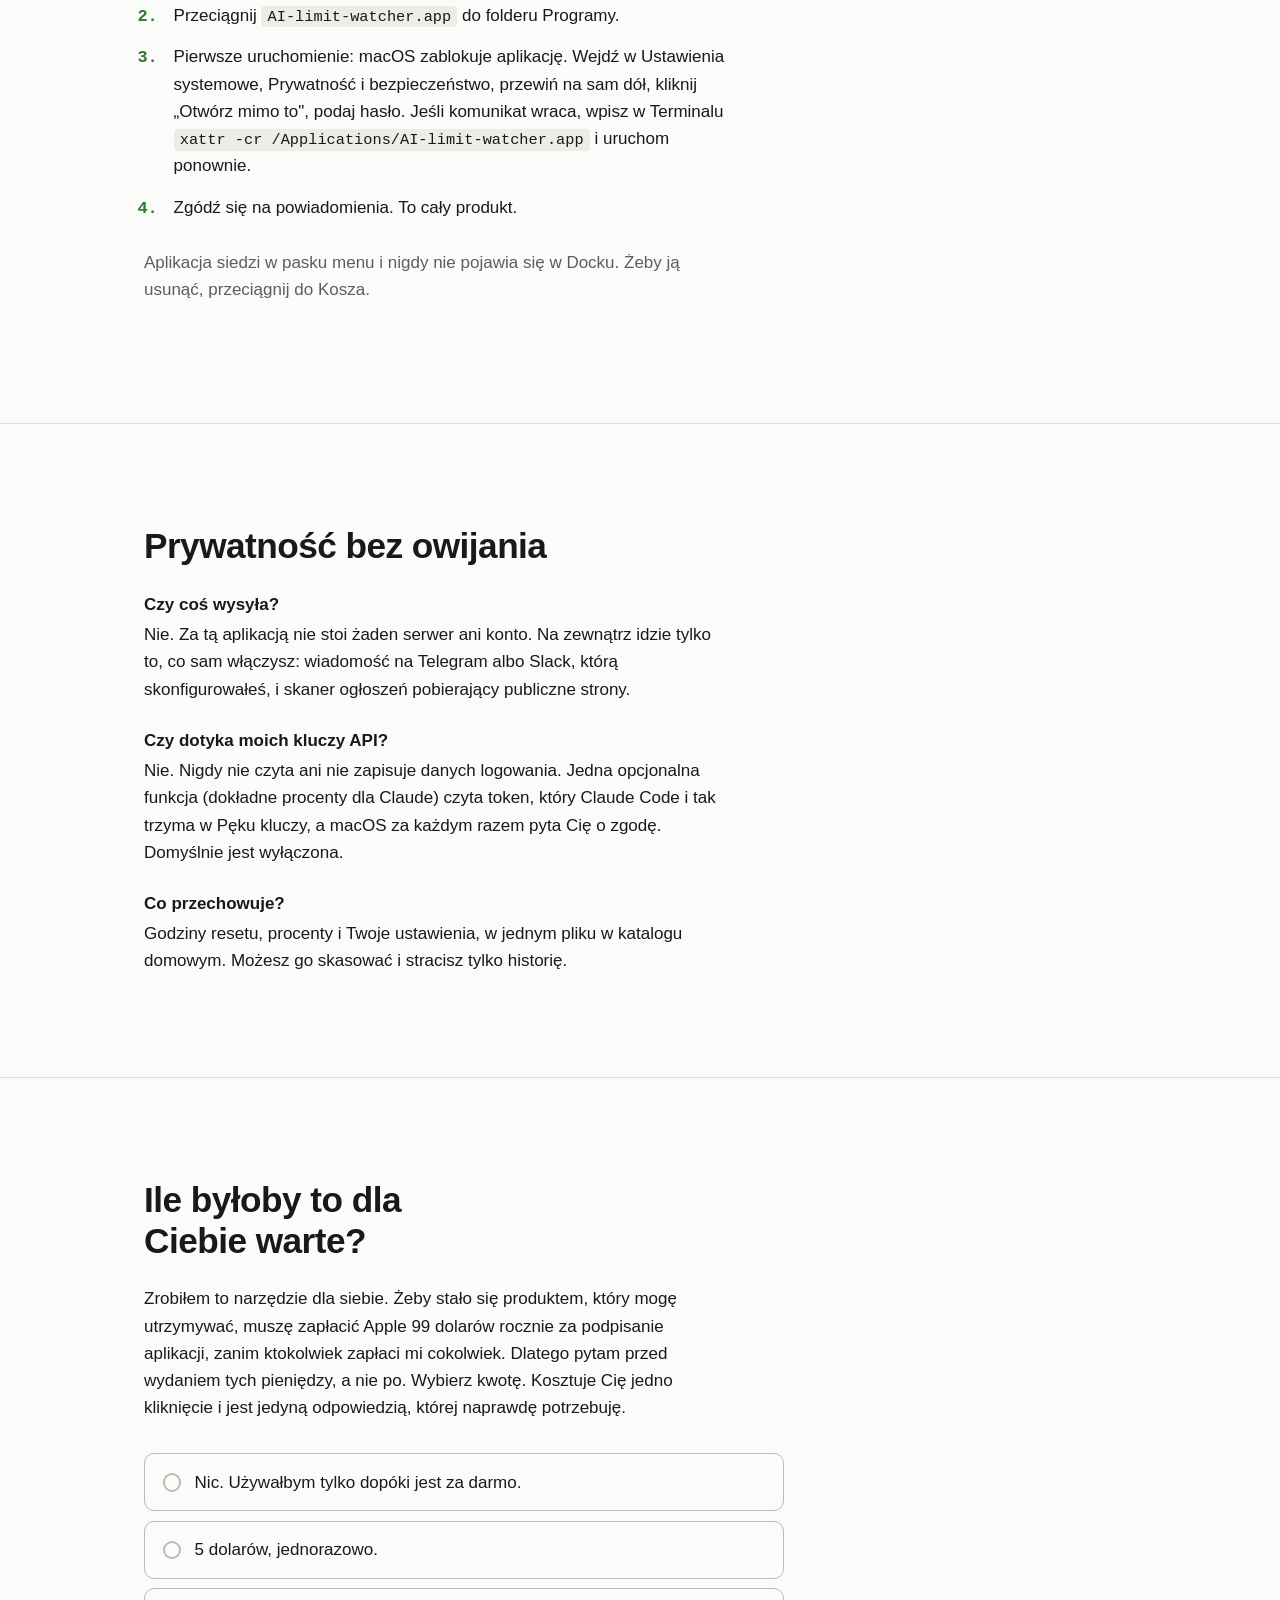
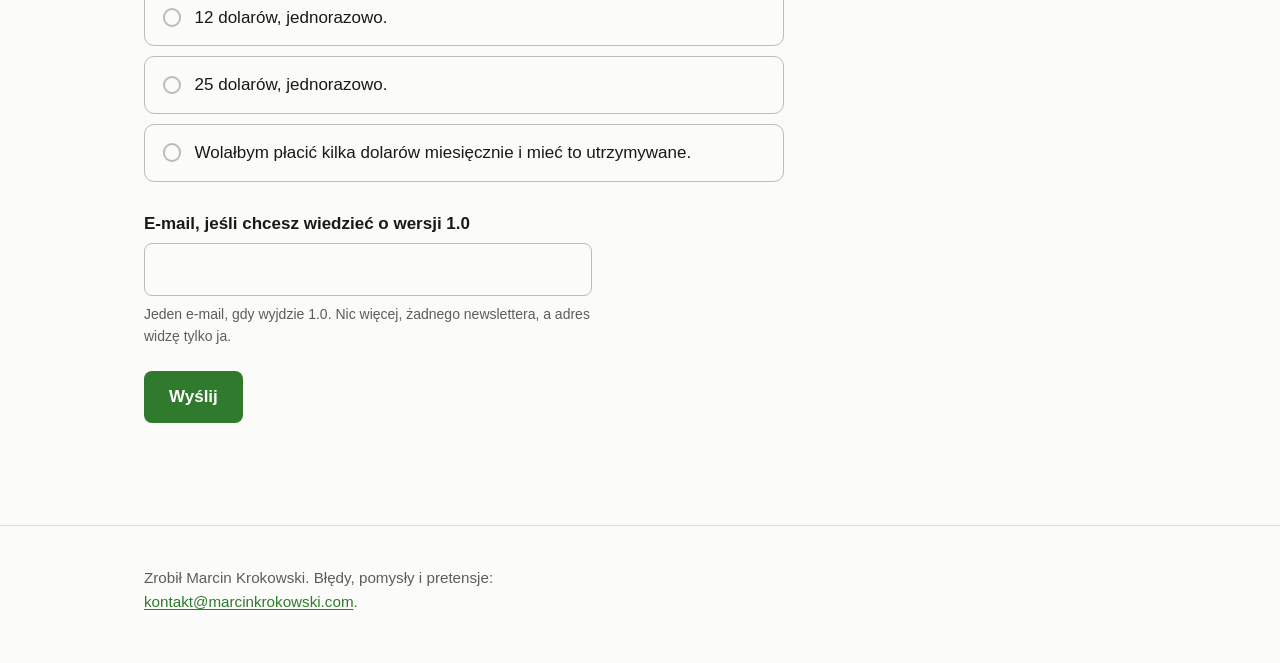
==== commit de84134b: "Zrzuty Statystyk i Powiadomien na obu wersjach strony Strona pokazywala jeden zrzut - panel limitow." ====
--- a/pl/index.html
+++ b/pl/index.html
@@ -8,6 +8,22 @@
   <meta name="color-scheme" content="light dark">
   <link rel="alternate" hreflang="en" href="../index.html">
   <link rel="alternate" hreflang="pl" href="index.html">
+  <link rel="canonical" href="https://limitwatcher.app/pl/">
+  <link rel="alternate" hreflang="x-default" href="https://limitwatcher.app/">
+  <link rel="icon" href="/favicon.png" type="image/png">
+  <link rel="apple-touch-icon" href="/apple-touch-icon.png">
+  <meta property="og:type" content="website">
+  <meta property="og:site_name" content="AI-limit-watcher">
+  <meta property="og:url" content="https://limitwatcher.app/pl/">
+  <meta property="og:locale" content="pl_PL">
+  <meta property="og:locale:alternate" content="en_US">
+  <meta property="og:title" content="AI-limit-watcher na macOS">
+  <meta property="og:description" content="Aplikacja w pasku menu macOS. Czyta dane o zużyciu, które Claude Code i Codex i tak zapisują na Twoim Macu, i mówi, kiedy odnowi się okno pięciogodzinne albo tygodniowe. Bez konta, bez serwera, nic nie wychodzi z komputera.">
+  <meta property="og:image" content="https://limitwatcher.app/zrzuty/og-1200x630.png">
+  <meta property="og:image:width" content="1200">
+  <meta property="og:image:height" content="630">
+  <meta property="og:image:alt" content="Ikona aplikacji AI-limit-watcher obok nazwy i zdania o tym, że aplikacja mówi, kiedy wraca limit Claude Code.">
+  <meta name="twitter:card" content="summary_large_image">
   <link rel="stylesheet" href="../style.css">
 </head>
 <body>
@@ -29,8 +45,7 @@
         <h1>Wiedz, kiedy limit Claude Code wróci, co do minuty.</h1>
         <p class="lead">Aplikacja w pasku menu macOS. Czyta dane o zużyciu, które Claude Code i Codex i tak zapisują na Twoim Macu, i mówi, kiedy odnowi się okno pięciogodzinne albo tygodniowe. Bez konta, bez serwera, nic nie wychodzi z komputera.</p>
         <div class="cta-row">
-          <!-- TODO: podmienić na adres pliku ZIP w GitHub Releases -->
-          <a class="button button-primary" href="DOWNLOAD_URL">
+          <a class="button button-primary" href="https://github.com/Marcin-Krokowski-Fotografia-Eventowa/ai-limit-watcher/releases/download/v0.3.0-beta.35/AI-limit-watcher-0.3.0-beta.35-macos-arm64.zip">
             <svg aria-hidden="true" viewBox="0 0 24 24" fill="none" stroke="currentColor" stroke-width="2" stroke-linecap="round" stroke-linejoin="round"><path d="M12 3v13"/><path d="m6 11 6 6 6-6"/><path d="M4 21h16"/></svg>
             Pobierz betę (35 MB)
           </a>
@@ -84,6 +99,23 @@
             <h3>Wszystko zostaje na Twoim komputerze.</h3>
             <p>Nie ma konta do założenia, serwera, do którego coś leci, ani telemetrii. Aplikacja czyta lokalne pliki. Token Telegrama i webhook Slacka trafiają do Pęku kluczy macOS, zaszyfrowane, bez kopii w zwykłym pliku.</p>
           </article>
+        </div>
+      </div>
+    </section>
+
+    <section class="section shots" aria-labelledby="shots-h">
+      <div class="wrap">
+        <h2 id="shots-h">Jak to wygląda</h2>
+        <p>Statystyki odpowiadają na pytanie, którego nie zadaje żaden panel: co naprawdę zjada pulę. Powiadomienia to miejsce, w którym decydujesz, kiedy aplikacji wolno Ci przerwać.</p>
+        <div class="shots-grid">
+          <figure>
+            <img src="../zrzuty/statystyki-en.png" width="680" height="690" alt="Zakładka Statystyki: 14,4 miliarda tokenów i 60 116 wywołań w siedem dni, o 53 procent więcej niż tydzień wcześniej. Paski rozbijają zużycie na rozmiar kontekstu, gdzie 74 procent tokenów poszło w wywołania powyżej 200 tysięcy, oraz na długość sesji, gdzie wiadomość po 200 turze kosztuje 526 tysięcy wobec 68 tysięcy na starcie." loading="lazy" decoding="async">
+            <figcaption>Statystyki &mdash; na co naprawdę schodzi pula.</figcaption>
+          </figure>
+          <figure>
+            <img src="../zrzuty/powiadomienia-en.png" width="600" height="412" alt="Zakładka Powiadomienia: pola wyboru dla przypomnień o limicie, ostrzeżenia po przekroczeniu progu z suwakiem ustawionym na 70 procent, powiadomień prognozy tygodniowej i alertu po powrocie puli, obok przyciski Telegrama i Slacka." loading="lazy" decoding="async">
+            <figcaption>Powiadomienia &mdash; sam decydujesz, kiedy się odzywa.</figcaption>
+          </figure>
         </div>
       </div>
     </section>
@@ -134,9 +166,16 @@
         <h2 id="price-h">Ile byłoby to dla Ciebie warte?</h2>
         <p class="section-intro">Zrobiłem to narzędzie dla siebie. Żeby stało się produktem, który mogę utrzymywać, muszę zapłacić Apple 99 dolarów rocznie za podpisanie aplikacji, zanim ktokolwiek zapłaci mi cokolwiek. Dlatego pytam przed wydaniem tych pieniędzy, a nie po. Wybierz kwotę. Kosztuje Cię jedno kliknięcie i jest jedyną odpowiedzią, której naprawdę potrzebuję.</p>
 
-        <!-- TODO: endpoint usługi zbierającej odpowiedzi -->
-        <form class="price-form" action="FORM_ENDPOINT" method="POST" data-confirmation="Dziękuję. Ta kwota idzie prosto do decyzji.">
+        <form class="price-form" action="https://api.web3forms.com/submit" method="POST" data-error="Coś poszło nie tak po drodze. Napisz zamiast tego na kontakt@marcinkrokowski.com." data-confirmation="Dziękuję. Ta kwota idzie prosto do decyzji.">
+          <input type="hidden" name="access_key" value="56a6fc66-e1cf-4bbd-8d08-472c187bcb18">
+          <input type="hidden" name="subject" value="ai-limit-watch: deklaracja ceny (PL)">
+          <input type="hidden" name="from_name" value="limitwatcher.app">
+          <input type="checkbox" name="botcheck" class="visually-hidden" style="display:none" tabindex="-1" autocomplete="off">
           <input type="hidden" name="lang" value="pl">
+          <!-- Where this answer came from. Empty means the visitor found the page
+               on their own; a ?ref=... link (one sent round to people I know)
+               lands here, so a friend's vote is not counted as a stranger's. -->
+          <input type="hidden" name="ref" value="">
 
           <fieldset>
             <legend class="visually-hidden">Wybierz kwotę</legend>
@@ -184,7 +223,6 @@
 
   <footer class="site-footer">
     <div class="wrap">
-      <!-- TODO: podmienić kontakt@marcinkrokowski.com na ustalony adres e-mail -->
       <p>Zrobił Marcin Krokowski. Błędy, pomysły i pretensje: <a href="mailto:kontakt@marcinkrokowski.com">kontakt@marcinkrokowski.com</a>.</p>
     </div>
   </footer>
@@ -193,17 +231,32 @@
     (function () {
       var form = document.querySelector('.price-form');
       if (!form) { return; }
+      // Fill the hidden source marker from the link the visitor arrived by.
+      // Kept to a short, safe token: this text ends up in an e-mail, so it must
+      // not carry whatever anyone chooses to append to the URL.
+      var ref = (new URLSearchParams(location.search).get('ref') || '')
+        .replace(/[^a-zA-Z0-9_-]/g, '').slice(0, 32);
+      var refField = form.querySelector('input[name="ref"]');
+      if (refField) { refField.value = ref; }
       form.addEventListener('submit', function (event) {
-        // Dopóki placeholder nie zostanie podmieniony na prawdziwy endpoint, nic nie może nigdzie wyjść.
-        if (form.getAttribute('action') !== 'FORM_ENDPOINT') { return; }
         event.preventDefault();
-        var done = document.createElement('p');
-        done.className = 'form-done';
-        done.setAttribute('role', 'status');
-        done.textContent = form.getAttribute('data-confirmation');
-        form.replaceWith(done);
-        done.setAttribute('tabindex', '-1');
-        done.focus();
+        var data = Object.fromEntries(new FormData(form).entries());
+        var done = function (text) {
+          var p = document.createElement('p');
+          p.className = 'form-done';
+          p.setAttribute('role', 'status');
+          p.textContent = text;
+          form.replaceWith(p);
+          p.setAttribute('tabindex', '-1');
+          p.focus();
+        };
+        fetch(form.getAttribute('action'), {
+          method: 'POST',
+          headers: { 'Content-Type': 'application/json', 'Accept': 'application/json' },
+          body: JSON.stringify(data)
+        }).then(function (r) { return r.json(); })
+          .then(function (r) { done(r.success ? form.getAttribute('data-confirmation') : form.getAttribute('data-error')); })
+          .catch(function () { done(form.getAttribute('data-error')); });
       });
     })();
   </script>
--- a/style.css
+++ b/style.css
@@ -679,7 +679,44 @@
 
 /* Responsive */
 
+/* Screenshot pair. Two real app windows sit side by side; the Statistics
+   window is the wider of the two, so the columns are weighted by the images'
+   own pixel widths rather than split evenly. */
+
+.shots-grid {
+  display: grid;
+  grid-template-columns: minmax(0, 680fr) minmax(0, 600fr);
+  gap: clamp(1.5rem, 4vw, 3rem);
+  align-items: start;
+  margin-top: 2.5rem;
+}
+
+.shots-grid figure {
+  margin: 0;
+}
+
+.shots-grid img {
+  width: 100%;
+  height: auto;
+  border: 1px solid var(--line);
+  border-radius: 12px;
+  box-shadow: 0 1px 2px rgba(0, 0, 0, 0.06), 0 12px 32px -16px rgba(0, 0, 0, 0.25);
+  background: #ffffff;
+}
+
+.shots-grid figcaption {
+  margin-top: 0.75rem;
+  font-size: 0.85rem;
+  color: var(--text-muted);
+}
+
 @media (max-width: 720px) {
+
+  .shots-grid {
+    grid-template-columns: minmax(0, 1fr);
+    gap: 2rem;
+  }
+
   .does-grid {
     grid-template-columns: minmax(0, 1fr);
   }
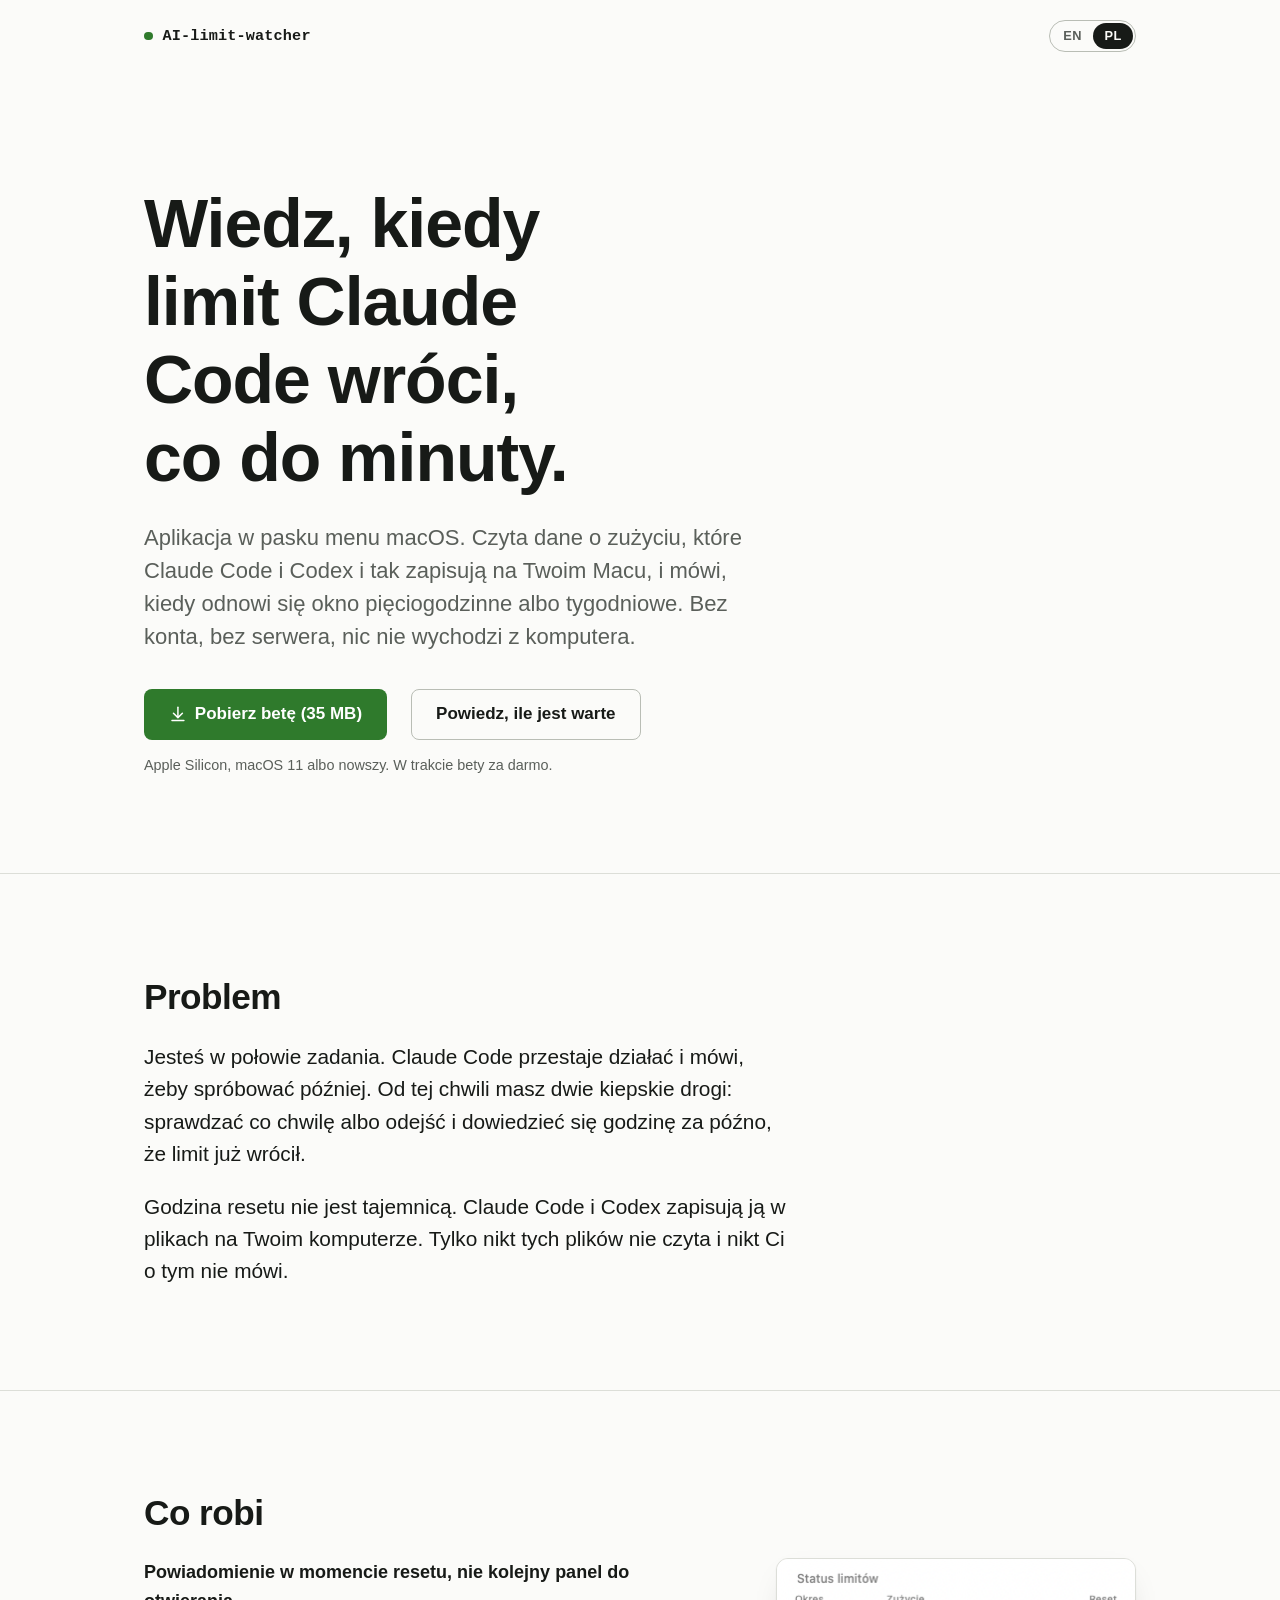
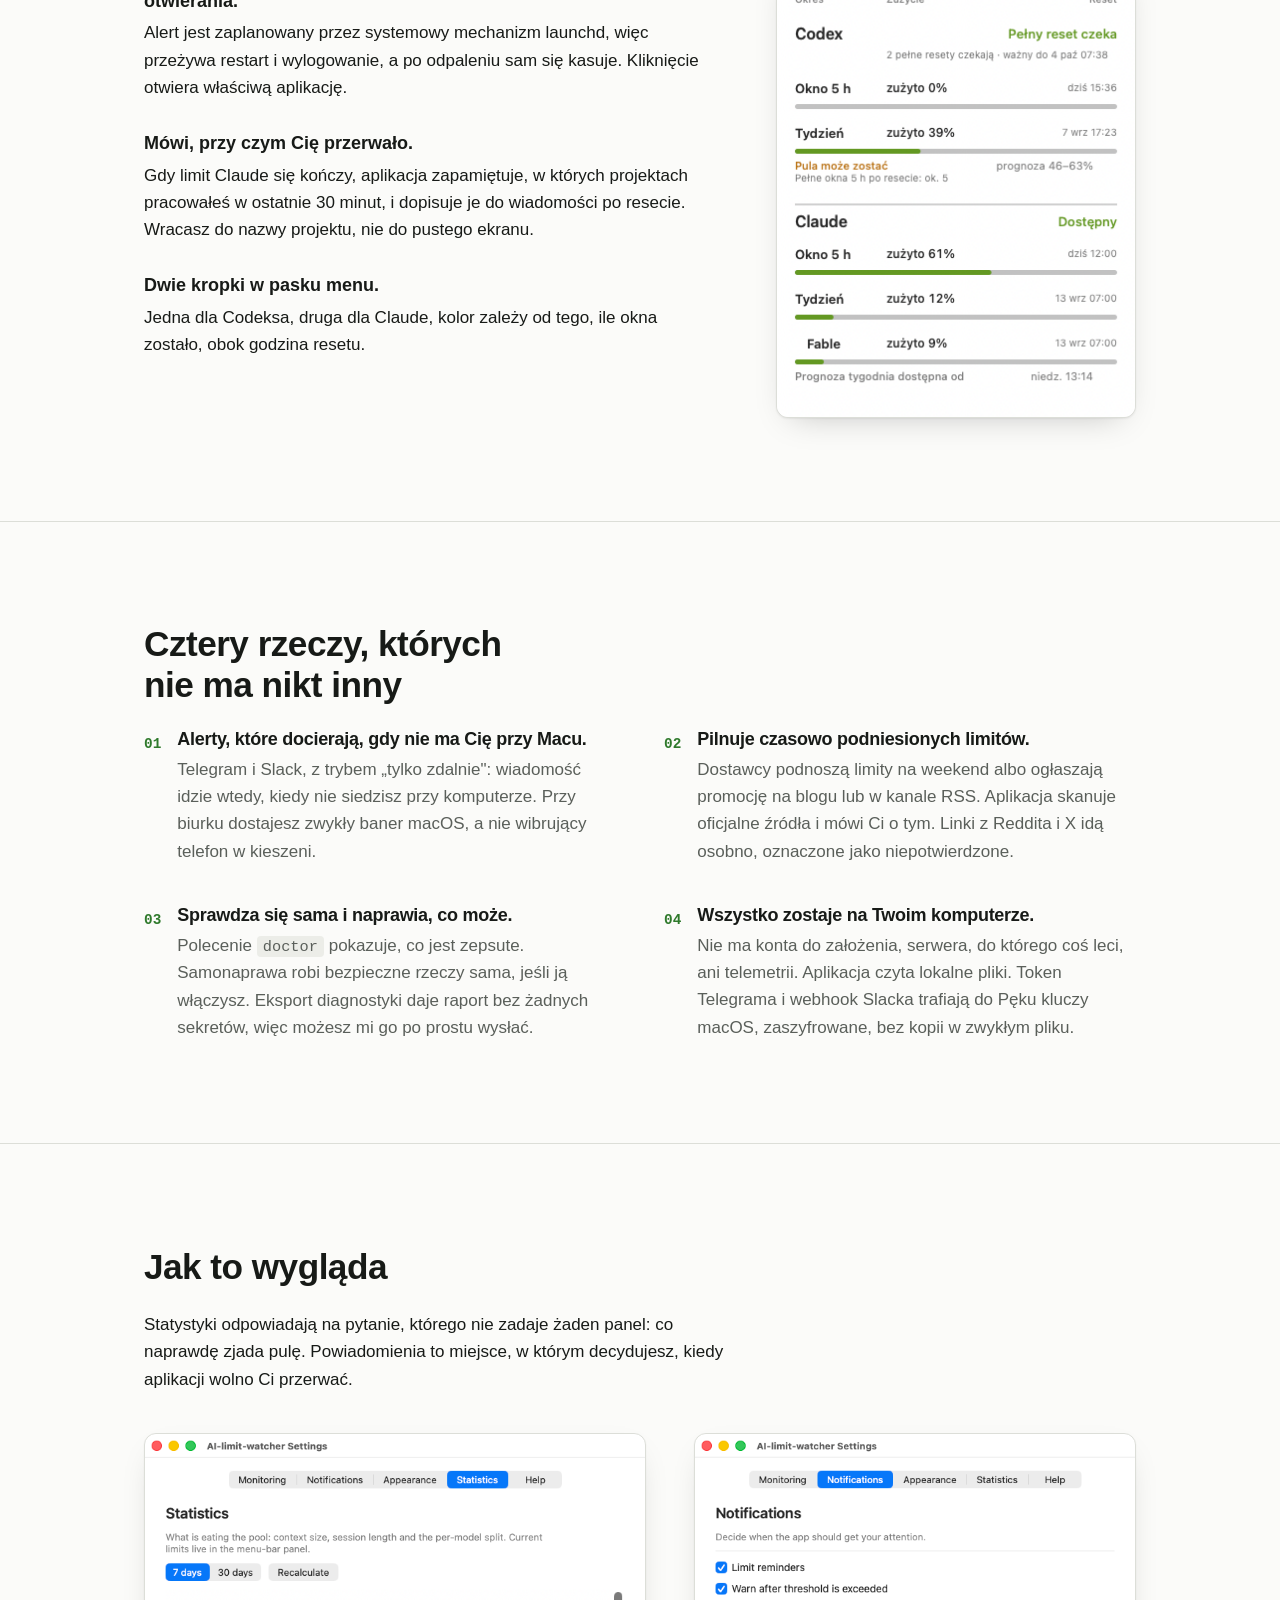
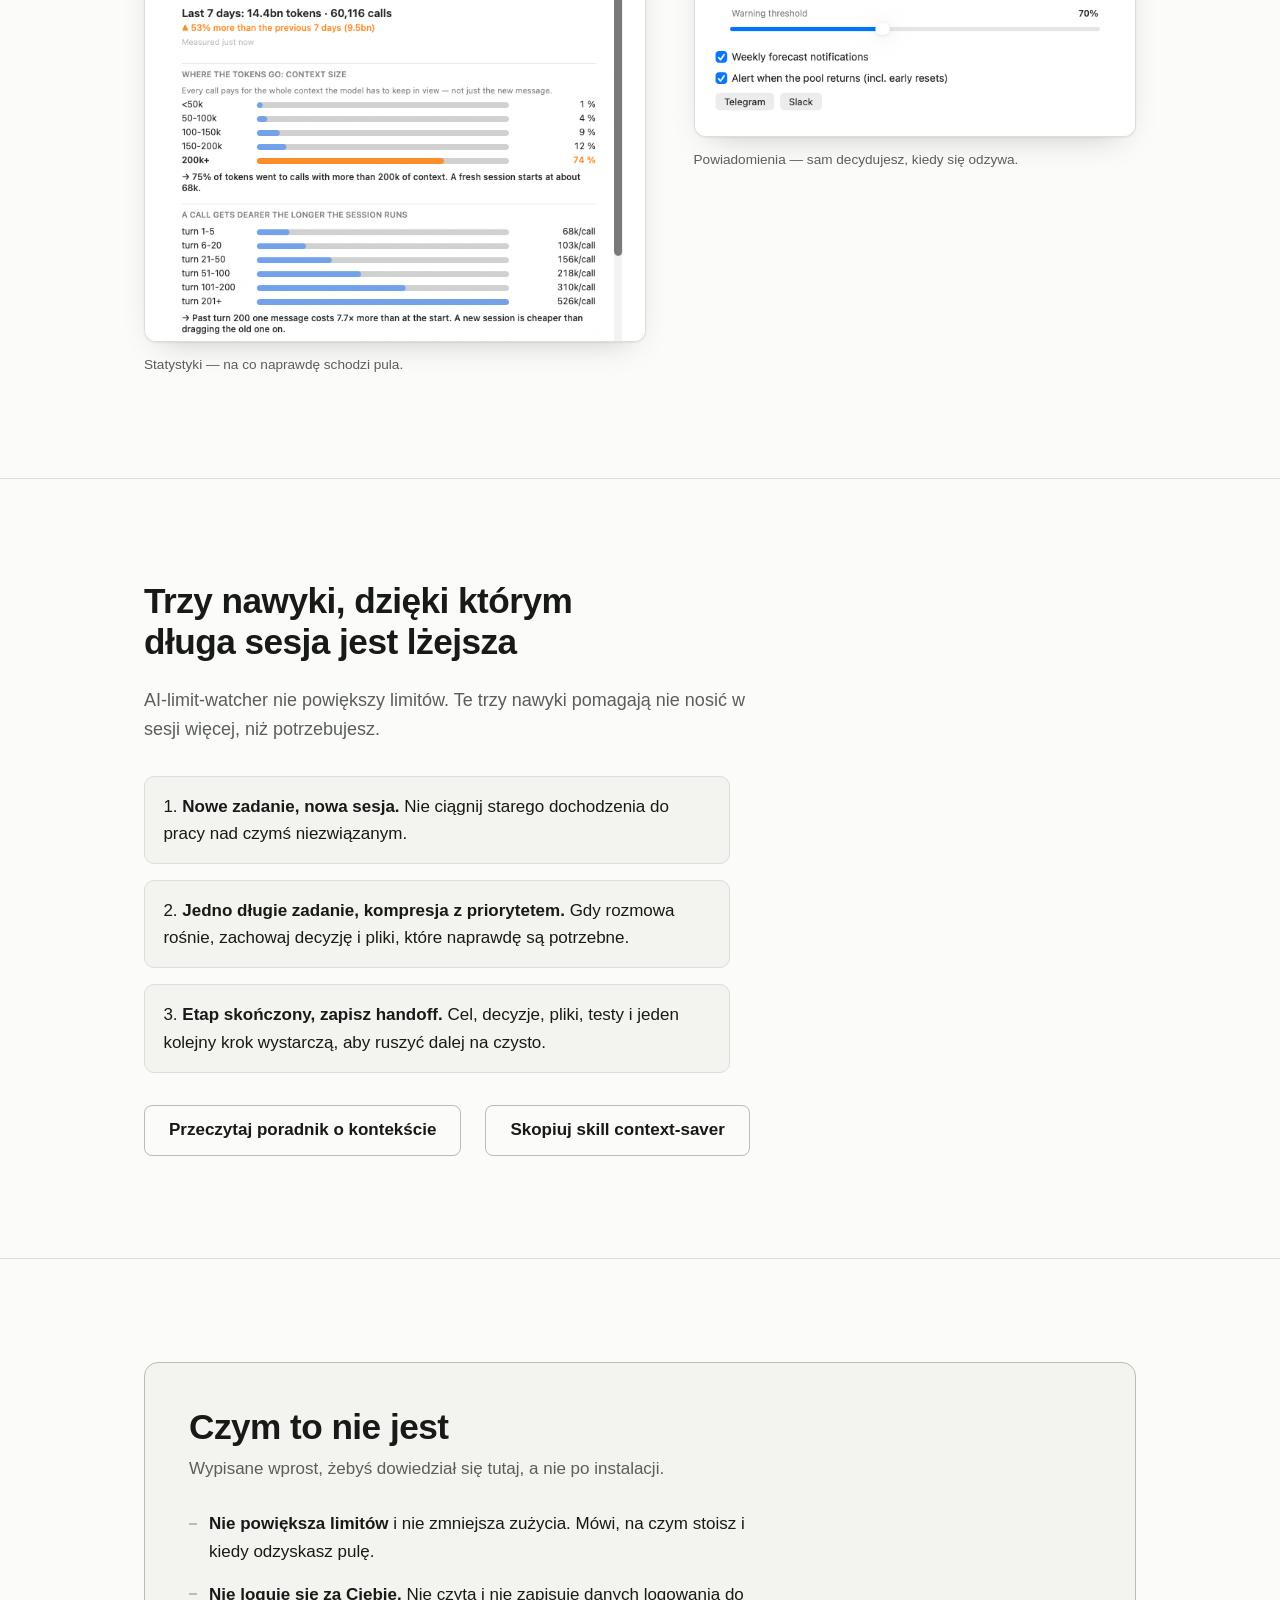
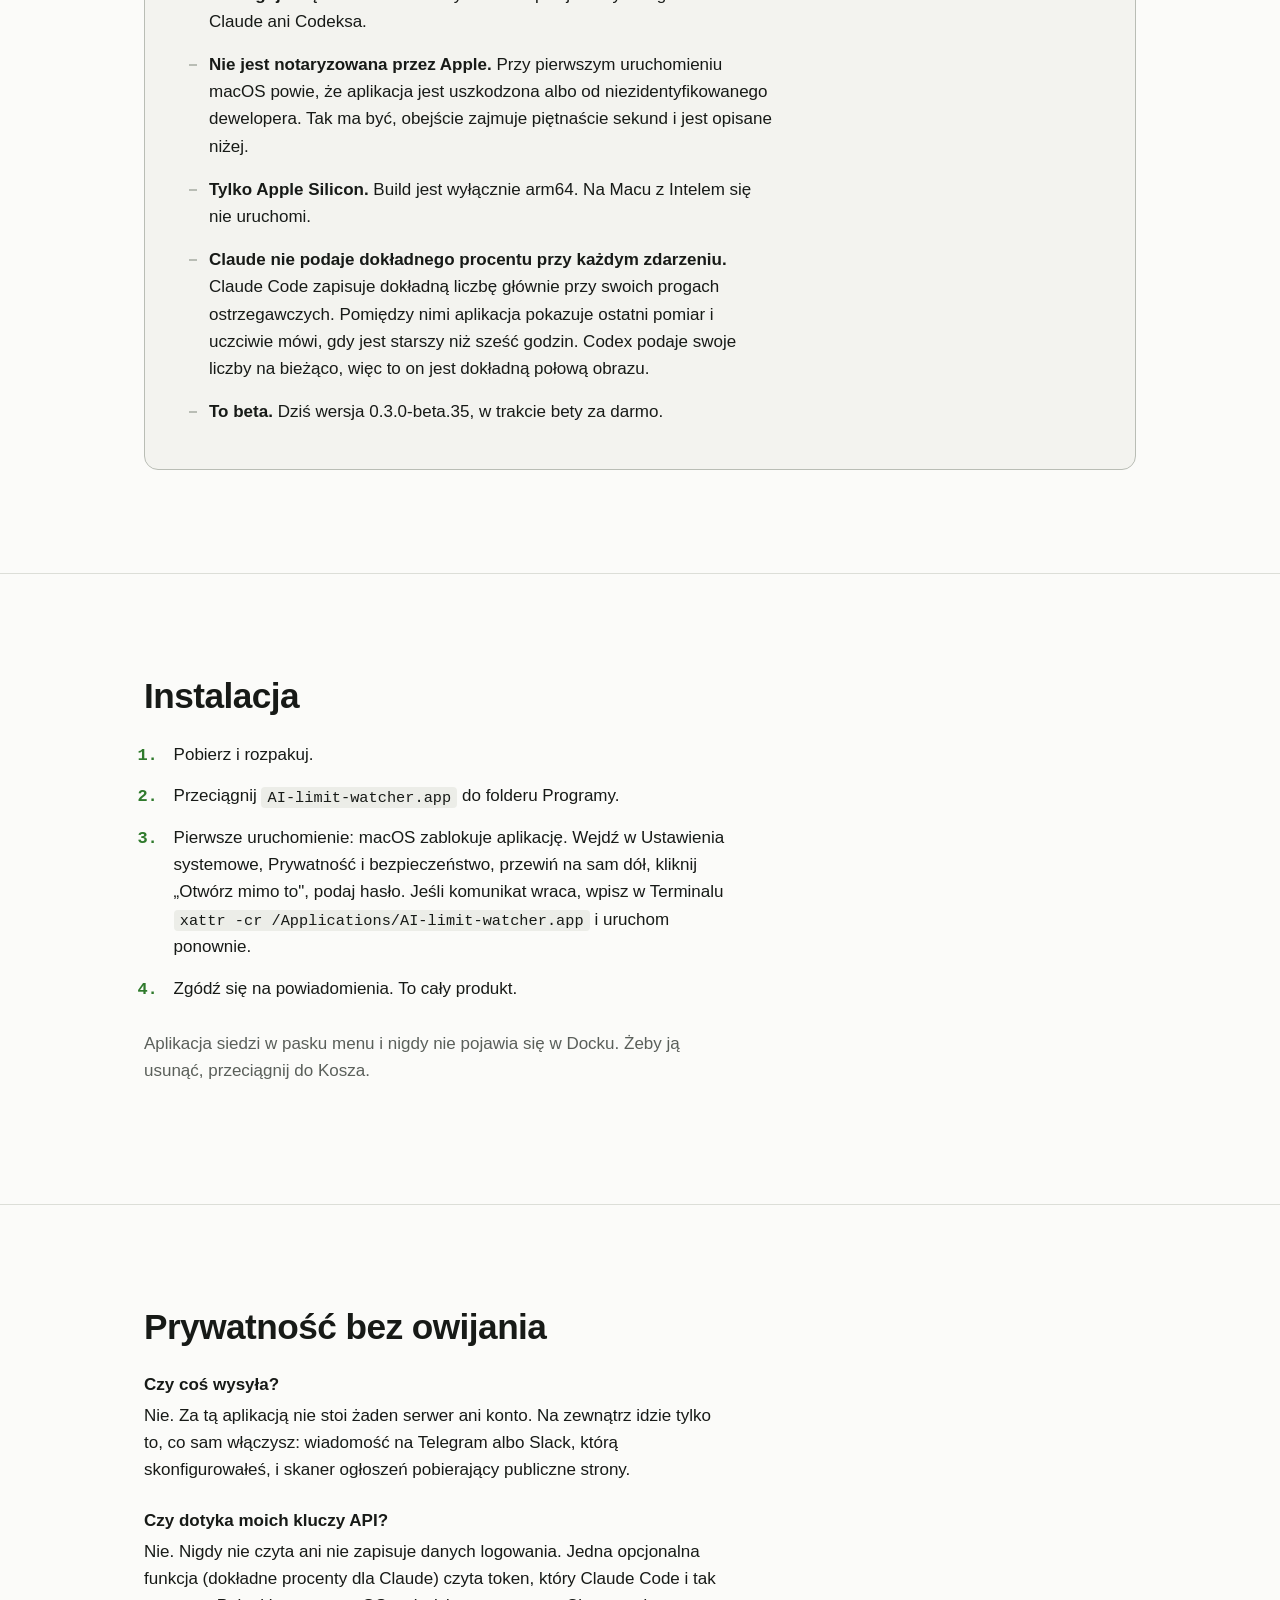
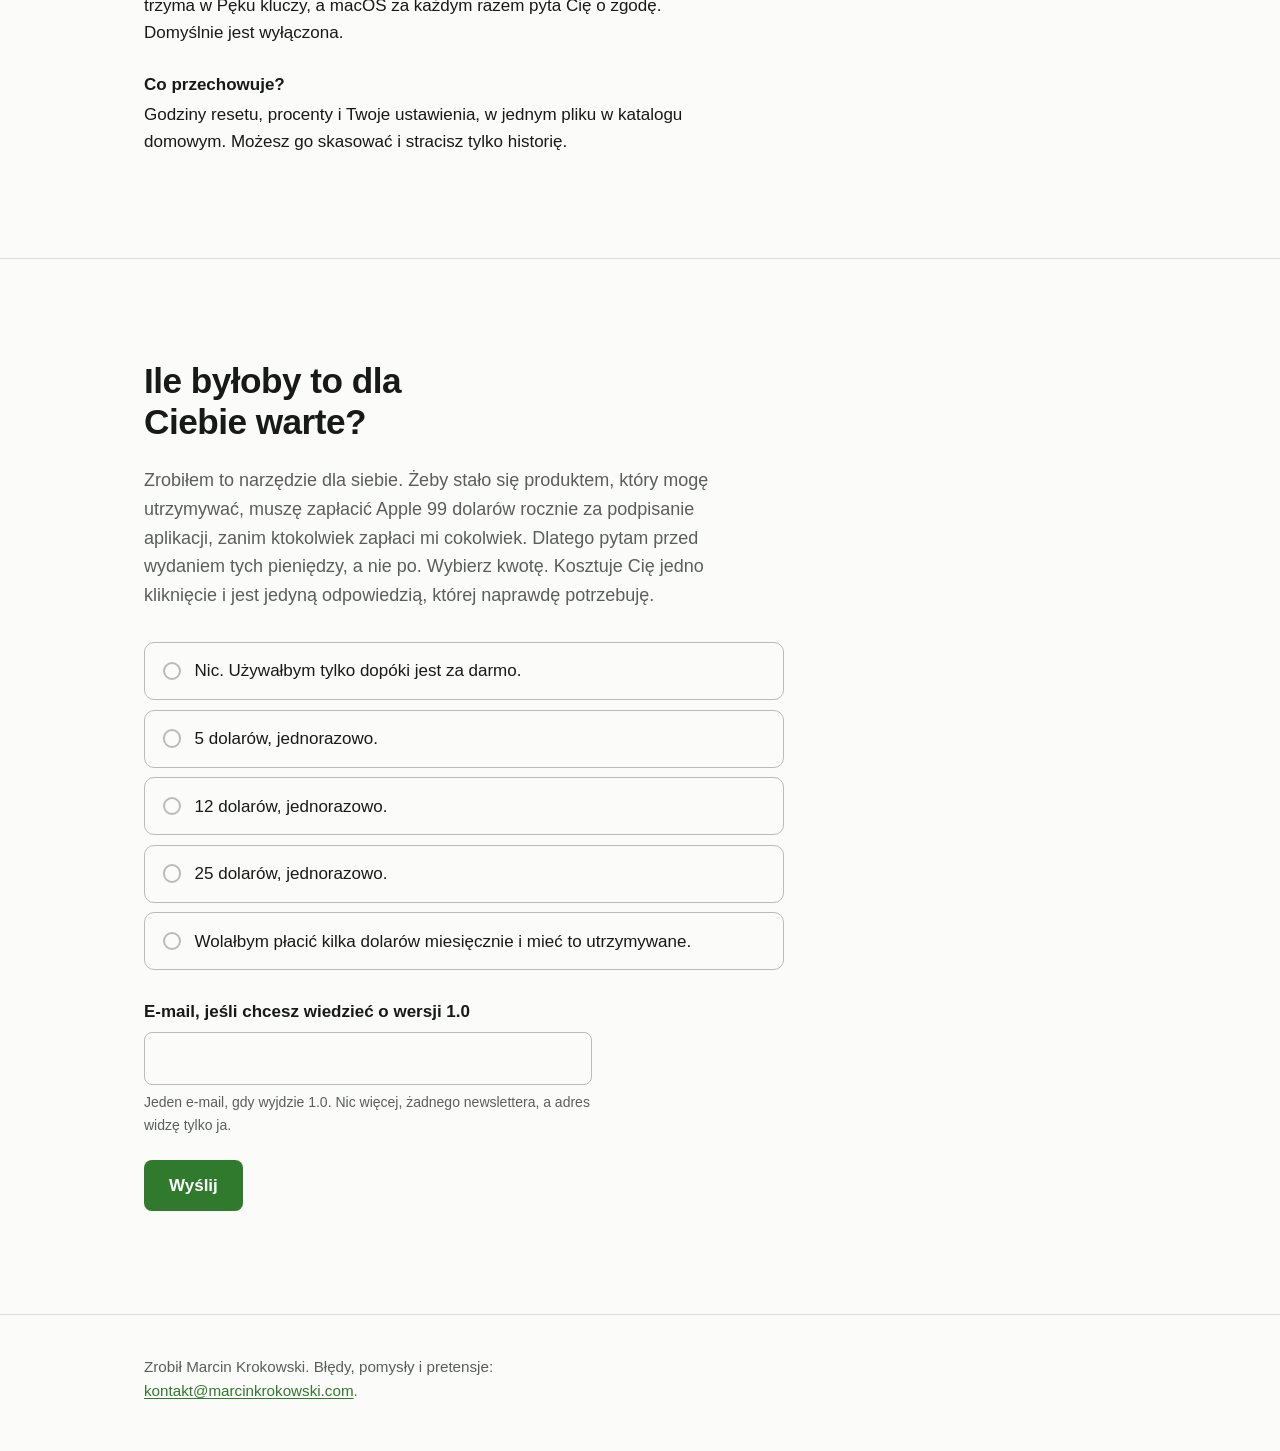
==== commit 724e8361: "Add context guide and technical SEO" ====
--- a/pl/index.html
+++ b/pl/index.html
@@ -3,11 +3,11 @@
 <head>
   <meta charset="utf-8">
   <meta name="viewport" content="width=device-width, initial-scale=1">
-  <title>AI-limit-watcher na macOS</title>
-  <meta name="description" content="Aplikacja w pasku menu macOS. Czyta dane o zużyciu, które Claude Code i Codex i tak zapisują na Twoim Macu, i mówi, kiedy odnowi się okno pięciogodzinne albo tygodniowe. Bez konta, bez serwera, nic nie wychodzi z komputera.">
+  <title>Limity Claude Code i Codex na macOS | AI-limit-watcher</title>
+  <meta name="description" content="AI-limit-watcher pokazuje, kiedy wrócą limity Claude Code i Codex na Macu. Zobacz lokalne użycie, dostaj alerty i sprawdź, jak kontekst rośnie w długiej sesji.">
   <meta name="color-scheme" content="light dark">
-  <link rel="alternate" hreflang="en" href="../index.html">
-  <link rel="alternate" hreflang="pl" href="index.html">
+  <link rel="alternate" hreflang="en" href="https://limitwatcher.app/">
+  <link rel="alternate" hreflang="pl" href="https://limitwatcher.app/pl/">
   <link rel="canonical" href="https://limitwatcher.app/pl/">
   <link rel="alternate" hreflang="x-default" href="https://limitwatcher.app/">
   <link rel="icon" href="/favicon.png" type="image/png">
@@ -24,6 +24,9 @@
   <meta property="og:image:height" content="630">
   <meta property="og:image:alt" content="Ikona aplikacji AI-limit-watcher obok nazwy i zdania o tym, że aplikacja mówi, kiedy wraca limit Claude Code.">
   <meta name="twitter:card" content="summary_large_image">
+  <script type="application/ld+json">
+    {"@context":"https://schema.org","@type":"SoftwareApplication","name":"AI-limit-watcher","applicationCategory":"UtilitiesApplication","operatingSystem":"macOS 11 lub nowszy","description":"Aplikacja w pasku menu macOS pokazująca godziny resetu limitów Claude Code i Codex z lokalnych danych.","url":"https://limitwatcher.app/pl/","inLanguage":"pl","author":{"@type":"Person","name":"Marcin Krokowski"},"offers":{"@type":"Offer","price":"0","priceCurrency":"USD"}}
+  </script>
   <link rel="stylesheet" href="../style.css">
 </head>
 <body>
@@ -116,6 +119,22 @@
             <img src="../zrzuty/powiadomienia-en.png" width="600" height="412" alt="Zakładka Powiadomienia: pola wyboru dla przypomnień o limicie, ostrzeżenia po przekroczeniu progu z suwakiem ustawionym na 70 procent, powiadomień prognozy tygodniowej i alertu po powrocie puli, obok przyciski Telegrama i Slacka." loading="lazy" decoding="async">
             <figcaption>Powiadomienia &mdash; sam decydujesz, kiedy się odzywa.</figcaption>
           </figure>
+        </div>
+      </div>
+    </section>
+
+    <section class="section context-habits" aria-labelledby="context-habits-h">
+      <div class="wrap">
+        <h2 id="context-habits-h">Trzy nawyki, dzięki którym długa sesja jest lżejsza</h2>
+        <p class="section-intro">AI-limit-watcher nie powiększy limitów. Te trzy nawyki pomagają nie nosić w sesji więcej, niż potrzebujesz.</p>
+        <ol class="habit-list">
+          <li><strong>Nowe zadanie, nowa sesja.</strong> Nie ciągnij starego dochodzenia do pracy nad czymś niezwiązanym.</li>
+          <li><strong>Jedno długie zadanie, kompresja z priorytetem.</strong> Gdy rozmowa rośnie, zachowaj decyzję i pliki, które naprawdę są potrzebne.</li>
+          <li><strong>Etap skończony, zapisz handoff.</strong> Cel, decyzje, pliki, testy i jeden kolejny krok wystarczą, aby ruszyć dalej na czysto.</li>
+        </ol>
+        <div class="cta-row">
+          <a class="button button-secondary" href="poradniki/okno-kontekstu-claude-code/">Przeczytaj poradnik o kontekście</a>
+          <a class="button button-secondary" href="poradniki/okno-kontekstu-claude-code/#context-saver">Skopiuj skill context-saver</a>
         </div>
       </div>
     </section>
--- a/style.css
+++ b/style.css
@@ -305,6 +305,84 @@
   margin-bottom: 0;
 }
 
+/* Context guide links */
+
+.section-intro {
+  font-size: 1.125rem;
+  color: var(--text-muted);
+}
+
+.habit-list {
+  display: grid;
+  gap: 1rem;
+  max-width: var(--measure);
+  margin: 2rem 0;
+  padding: 0;
+  list-style-position: inside;
+}
+
+.habit-list li {
+  padding: 1rem 1.15rem;
+  border: 1px solid var(--line);
+  border-radius: 10px;
+  background: var(--bg-elevated);
+}
+
+.guide-layout {
+  display: grid;
+  grid-template-columns: minmax(0, 1fr) minmax(12rem, 16rem);
+  gap: clamp(2rem, 6vw, 5rem);
+  align-items: start;
+}
+
+.guide-content h2 {
+  margin-top: 3rem;
+}
+
+.guide-content h3 {
+  margin: 2rem 0 0.75rem;
+}
+
+.guide-content li {
+  max-width: var(--measure);
+  margin-bottom: 0.5rem;
+}
+
+.guide-nav {
+  position: sticky;
+  top: 1.5rem;
+  font-size: 0.95rem;
+}
+
+.guide-nav ol {
+  margin: 0;
+  padding-left: 1.2rem;
+}
+
+.guide-nav li { margin-bottom: 0.55rem; }
+
+.source-list { padding-left: 1.25rem; }
+
+.skill-code {
+  max-width: 100%;
+  margin: 1.5rem 0;
+  padding: 1rem;
+  overflow: auto;
+  border: 1px solid var(--line);
+  border-radius: 10px;
+  background: var(--code-bg);
+  font: 0.82rem/1.55 var(--font-mono);
+  white-space: pre;
+}
+
+.guide-back { margin-top: 3rem; }
+
+@media (max-width: 700px) {
+  .guide-layout { display: block; }
+  .guide-nav { position: static; margin-bottom: 2.5rem; }
+  .skill-code { font-size: 0.75rem; }
+}
+
 /* What it does */
 
 .does-grid {
